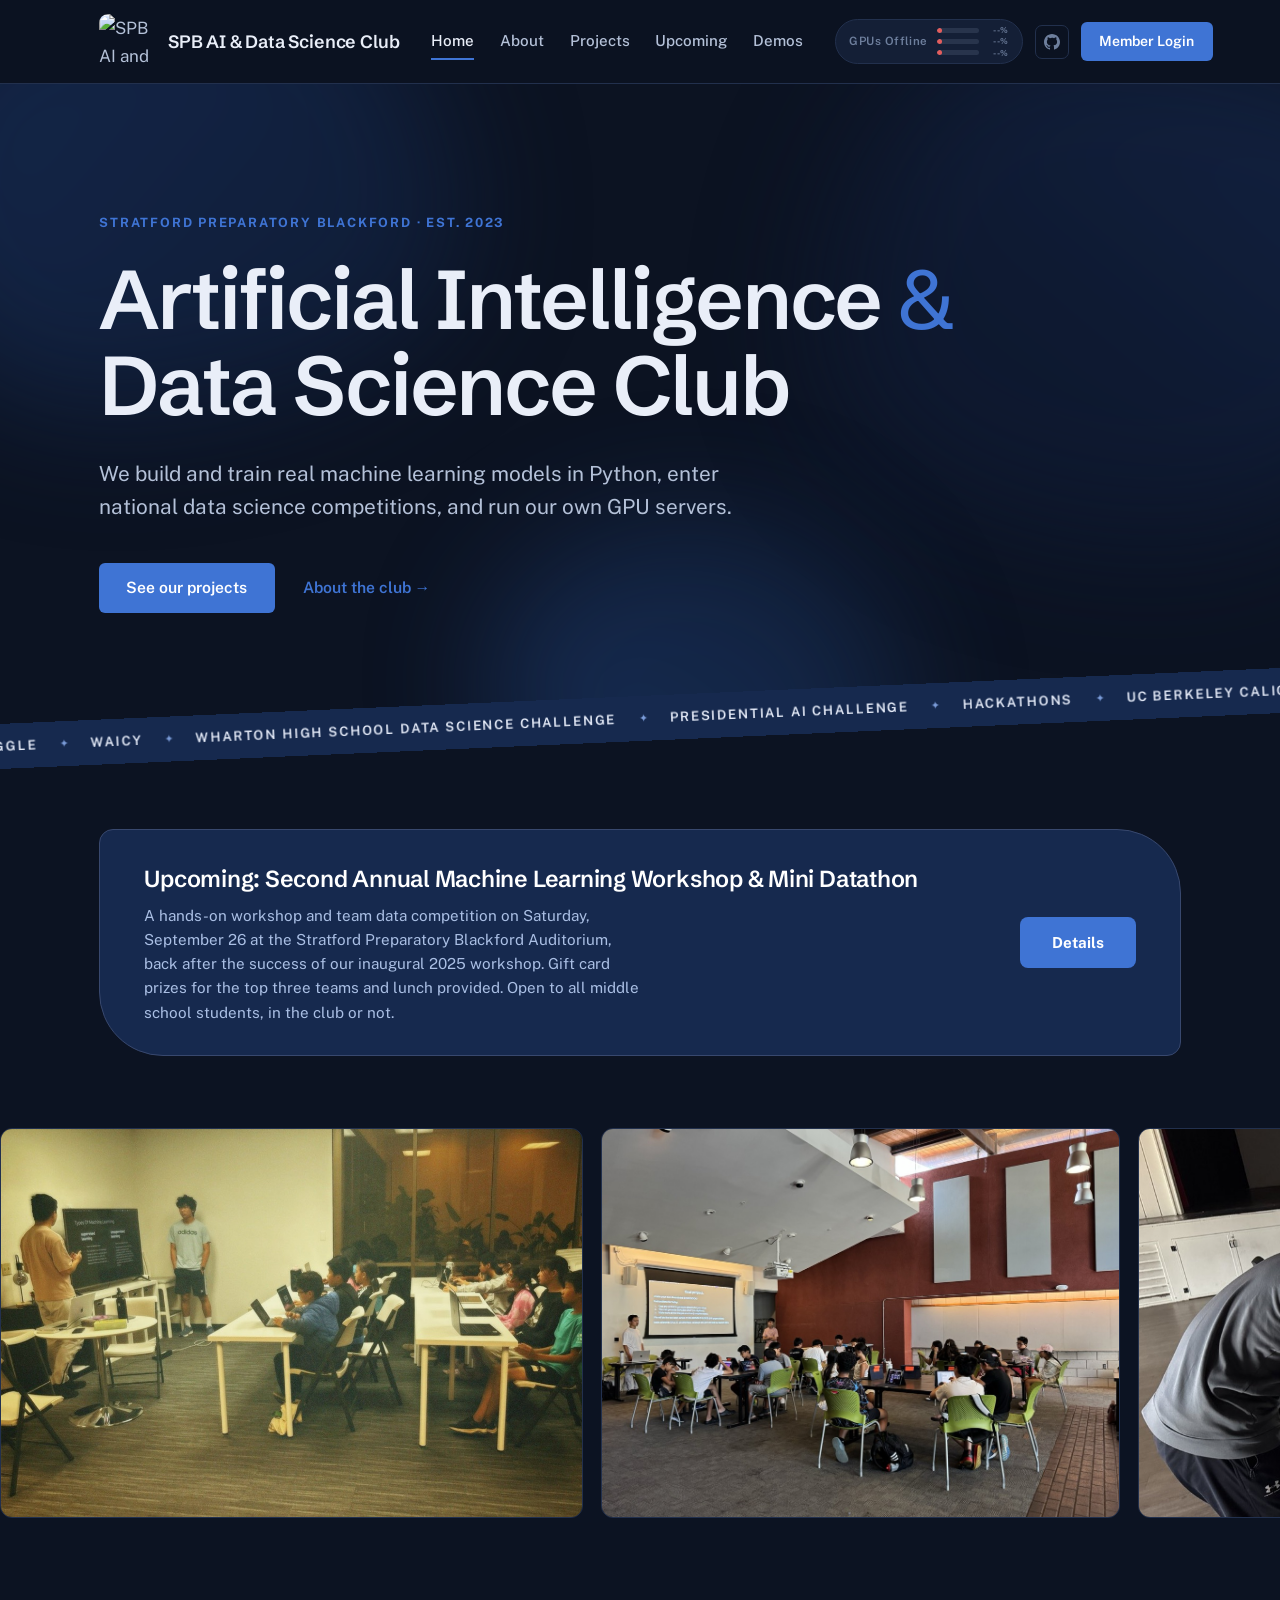
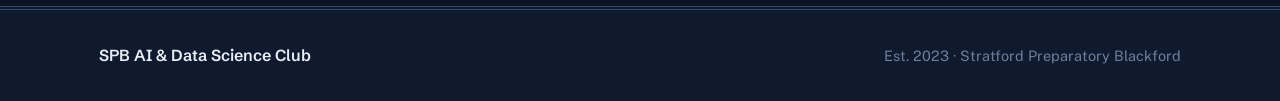
==== index.html @ 5ef2e58a "Fluid responsive width + masthead row-wrap; cache fix is server-side - Replace fixed 1320px containe" ====
<!DOCTYPE html>
<html lang="en">
<head>
  <meta charset="UTF-8" />
  <meta name="viewport" content="width=device-width, initial-scale=1.0" />
  <title>SPB AI &amp; Data Science Club</title>
  <link rel="preconnect" href="https://fonts.googleapis.com" />
  <link rel="preconnect" href="https://fonts.gstatic.com" crossorigin />
  <link href="https://fonts.googleapis.com/css2?family=Schibsted+Grotesk:ital,wght@0,400..900;1,400..900&family=Public+Sans:wght@400;500;600;700&display=swap" rel="stylesheet" />
  <meta name="description" content="Student club at Stratford Preparatory Blackford building machine learning projects in Python, competing nationally, and running its own GPU servers." />
  <meta property="og:type" content="website" />
  <meta property="og:site_name" content="SPB AI &amp; Data Science Club" />
  <meta property="og:title" content="SPB AI & Data Science Club" />
  <meta property="og:description" content="Student club at Stratford Preparatory Blackford building machine learning projects in Python, competing nationally, and running its own GPU servers." />
  <meta property="og:url" content="https://spbdatascience.org/" />
  <meta property="og:image" content="https://spbdatascience.org/logo.png" />
  <meta name="twitter:card" content="summary" />
  <link rel="icon" type="image/png" href="/logo.png" />
  <link rel="stylesheet" href="css/style.css?v=41" />
</head>
<body>

  <header class="masthead">
    <div class="masthead-inner">
      <a href="/" class="brand">
        <img src="/logo.png" alt="SPB AI and Data Science Club" width="44" height="44" />
        <span class="brand-name">SPB AI &amp; Data Science Club</span>
      </a>
      <nav class="nav-links">
        <a href="/" class="active" data-nav="home">Home</a>
        <a href="/about" data-nav="about">About</a>
        <a href="/projects" data-nav="projects">Projects</a>
        <a href="/upcoming" data-nav="upcoming">Upcoming</a>
        <a href="https://demo.spbdatascience.org" data-nav="demos">Demos</a>
      </nav>
      <div class="masthead-right">
        <div class="gpu-status-pill" id="gpuPill"><div class="gd" id="gpuDot"></div><span class="gt" id="gpuTxt">GPUs</span></div>
        <a href="https://github.com/SPB-AI-Data-Science-Club" target="_blank" class="nav-github" title="GitHub">
          <svg width="16" height="16" viewBox="0 0 24 24" fill="currentColor"><path d="M12 0C5.374 0 0 5.373 0 12c0 5.302 3.438 9.8 8.207 11.387.599.111.793-.261.793-.577v-2.234c-3.338.726-4.033-1.416-4.033-1.416-.546-1.387-1.333-1.756-1.333-1.756-1.089-.745.083-.729.083-.729 1.205.084 1.839 1.237 1.839 1.237 1.07 1.834 2.807 1.304 3.492.997.107-.775.418-1.305.762-1.604-2.665-.305-5.467-1.334-5.467-5.931 0-1.311.469-2.381 1.236-3.221-.124-.303-.535-1.524.117-3.176 0 0 1.008-.322 3.301 1.23A11.509 11.509 0 0 1 12 5.803c1.02.005 2.047.138 3.006.404 2.291-1.552 3.297-1.23 3.297-1.23.653 1.653.242 2.874.118 3.176.77.84 1.235 1.911 1.235 3.221 0 4.609-2.807 5.624-5.479 5.921.43.372.823 1.102.823 2.222v3.293c0 .319.192.694.801.576C20.566 21.797 24 17.3 24 12c0-6.627-5.373-12-12-12z"/></svg>
        </a>
        <a href="https://club.spbdatascience.org" class="nav-login">Member Login</a>
      </div>
    </div>
  </header>

  <section class="hero">
    <div class="hero-blobs" aria-hidden="true">
      <div class="blob blob-1"></div>
      <div class="blob blob-2"></div>
      <div class="blob blob-3"></div>
    </div>
    <div class="container">
      <span class="kicker">Stratford Preparatory Blackford &middot; Est. 2023</span>
      <h1 class="hero-title">
        <span class="hero-line">Artificial Intelligence <span class="amp">&amp;</span></span>
        <span class="hero-line hero-line-2">Data Science Club</span>
      </h1>
      <p class="hero-lede">
        We build and train real machine learning models in Python, enter national
        data science competitions, and run our own GPU servers.
      </p>
      <div class="hero-actions">
        <a href="/projects" class="btn-solid">See our projects</a>
        <a href="/about" class="btn-text">About the club &rarr;</a>
      </div>
    </div>
  </section>

  <div class="ticker" aria-hidden="true">
    <div class="ticker-track">
      <div class="ticker-group">
        <span>Kaggle</span><i>&#10022;</i><span>WAICY</span><i>&#10022;</i><span>Wharton High School Data Science Challenge</span><i>&#10022;</i><span>Presidential AI Challenge</span><i>&#10022;</i><span>Hackathons</span><i>&#10022;</i><span>UC Berkeley CALICO Informatics</span><i>&#10022;</i>
      </div>
      <div class="ticker-group">
        <span>Kaggle</span><i>&#10022;</i><span>WAICY</span><i>&#10022;</i><span>Wharton High School Data Science Challenge</span><i>&#10022;</i><span>Presidential AI Challenge</span><i>&#10022;</i><span>Hackathons</span><i>&#10022;</i><span>UC Berkeley CALICO Informatics</span><i>&#10022;</i>
      </div>
    </div>
  </div>

  <section class="section">
    <div class="container">
      <a class="demo-banner" href="/upcoming" style="margin-bottom: clamp(3rem, 6vw, 4.5rem);">
        <div>
          <div class="demo-banner-title">Upcoming: Second Annual Machine Learning Workshop &amp; Mini Datathon</div>
          <div class="demo-banner-sub">A hands-on workshop and team data competition on Saturday, September 26 at the Stratford Preparatory Blackford Auditorium, back after the success of our inaugural 2025 workshop. Gift card prizes for the top three teams and lunch provided. Open to all middle school students, in the club or not.</div>
        </div>
        <span class="demo-banner-btn">Details</span>
      </a>
      <div class="photo-band" id="photoBand">
        <div class="photo-band-track" id="photoTrack"></div>
      </div>
    </div>
  </section>

  <footer class="footer">
    <div class="footer-inner">
      <span class="footer-left">SPB AI &amp; Data Science Club</span>
      <span class="footer-right">Est. 2023 &middot; Stratford Preparatory Blackford</span>
    </div>
  </footer>


<script>
(function(){
  if (window.matchMedia('(prefers-reduced-motion: reduce)').matches) return;
  var targets = document.querySelectorAll('.section, .project-row, .demo-banner, .roster-row, .photo-feature');
  if (!('IntersectionObserver' in window)) return;
  var io = new IntersectionObserver(function(entries){
    entries.forEach(function(e){
      if (e.isIntersecting) { e.target.classList.add('in'); io.unobserve(e.target); }
    });
  }, {threshold: 0.12});
  targets.forEach(function(t){ t.classList.add('reveal'); io.observe(t); });
})();
</script>

<script>
(function(){
  // Photo band: shuffled order on every visit, then a steady drift
  // from left to right. The track is doubled for a seamless loop.
  var track = document.getElementById('photoTrack');
  if (!track) return;
  var photos = [1, 2, 3, 4, 5, 6, 7, 8, 9].map(function(n){ return '/img/gallery-' + n + '.jpg'; });
  for (var i = photos.length - 1; i > 0; i--) {
    var j = Math.floor(Math.random() * (i + 1));
    var tmp = photos[i]; photos[i] = photos[j]; photos[j] = tmp;
  }
  for (var pass = 0; pass < 2; pass++) {
    photos.forEach(function(src){
      var img = document.createElement('img');
      img.src = src;
      img.alt = 'Club session photo';
      // Band sits below the hero, ticker, and banner, so defer loading until
      // it scrolls into view rather than blocking the initial render.
      img.loading = 'lazy';
      img.decoding = 'async';
      track.appendChild(img);
    });
  }
})();
</script>
<script src="/js/gpu-status.js?v=7" defer></script>
</body>
</html>
---- css/style.css ----
/* ─────────────────────────────────────────────────────────────
   SPB AI & Data Science Club — dark editorial blue theme
   Schibsted Grotesk (display) + Public Sans (text) on deep navy
   ───────────────────────────────────────────────────────────── */

*, *::before, *::after { box-sizing: border-box; margin: 0; padding: 0; }

:root {
  color-scheme: dark;

  --paper:       #0c1322;   /* deep navy ground */
  --paper-deep:  #101a2e;   /* raised section panels */
  --card:        #141f36;

  --ink:         #e9eef8;   /* near-white text */
  --ink-soft:    #b4c1d8;
  --ink-faint:   #6e7f9d;

  --blue:        #3f74d4;   /* primary brand */
  --blue-deep:   #16294e;   /* dark panels */
  --blue-bright: #6494e8;   /* hover / links */
  --blue-wash:   #1a2a4a;   /* tinted fills */

  --rule:        #22304d;   /* hairlines */
  --rule-strong: #38486e;

  --ok:          #3ecb78;
  --warn:        #e3ab47;

  --font-display: 'Schibsted Grotesk', 'Helvetica Neue', sans-serif;
  --font-text:    'Public Sans', 'Helvetica Neue', sans-serif;

  /* Shell width: fluid, fills ~92% of the viewport with a soft cap that only
     keeps line lengths comfortable on very large monitors. Not a fixed box. */
  --shell: min(92vw, 90rem);
}

html { scroll-behavior: smooth; }
html, body { overflow-x: clip; }

body {
  font-family: var(--font-text);
  background: var(--paper);
  color: var(--ink-soft);
  font-size: 1.0625rem;
  line-height: 1.65;
  -webkit-font-smoothing: antialiased;
  min-height: 100vh;
  display: flex;
  flex-direction: column;
}

a { color: inherit; text-decoration: none; }

:focus-visible {
  outline: 2px solid var(--blue-bright);
  outline-offset: 3px;
  border-radius: 4px;
}

::selection { background: var(--blue); color: #fff; }

.container {
  max-width: var(--shell);
  margin: 0 auto;
  padding: 0 clamp(1.25rem, 4vw, 3rem);
}

/* ── Masthead ── */
.masthead {
  position: sticky;
  top: 0;
  z-index: 100;
  background: color-mix(in srgb, var(--paper) 92%, transparent);
  backdrop-filter: blur(10px);
  border-bottom: 1px solid var(--rule);
}

.masthead-inner {
  max-width: var(--shell);
  margin: 0 auto;
  padding: .85rem clamp(1.25rem, 4vw, 3rem);
  display: flex;
  align-items: center;
  gap: 2rem;
}

.brand {
  display: flex;
  align-items: center;
  gap: .8rem;
  flex-shrink: 0;
}
.brand img {
  width: 56px;
  height: 56px;
  border-radius: 9px;
  object-fit: contain;
  display: block;
}
.brand-name {
  font-family: var(--font-display);
  font-size: 1.12rem;
  font-weight: 600;
  letter-spacing: -.01em;
  color: var(--ink);
  white-space: nowrap;
}
.brand-name em {
  font-style: normal;
  color: var(--blue);
}

.nav-links {
  display: flex;
  align-items: center;
  gap: 1.6rem;
  margin-left: auto;
}
.nav-links a {
  font-size: .95rem;
  font-weight: 500;
  color: var(--ink-soft);
  padding: .3rem 0;
  border-bottom: 2px solid transparent;
  transition: color .15s, border-color .15s;
}
.nav-links a:hover { color: var(--ink); }
.nav-links a.active {
  color: var(--ink);
  border-bottom-color: var(--blue);
}

.masthead-right {
  display: flex;
  align-items: center;
  gap: .75rem;
  flex-shrink: 0;
}

.nav-github {
  display: flex;
  align-items: center;
  justify-content: center;
  width: 34px;
  height: 34px;
  border-radius: 7px;
  border: 1px solid var(--rule);
  color: var(--ink-faint);
  transition: color .15s, border-color .15s;
}
.nav-github:hover { color: var(--ink); border-color: var(--rule-strong); }

.nav-login {
  background: var(--blue);
  color: #fff;
  font-size: .88rem;
  font-weight: 600;
  padding: .5rem 1.15rem;
  border-radius: 6px;
  white-space: nowrap;
  transition: background .15s;
}
.nav-login:hover { background: var(--blue-bright); }

/* ── GPU status pill ── */
.gpu-status-pill {
  display: inline-flex;
  align-items: center;
  justify-content: center;
  flex-shrink: 0;
  gap: .45rem;
  padding: .3rem .75rem;
  border-radius: 999px;
  border: 1px solid var(--rule);
  background: var(--card);
  font-size: .72rem;
  font-weight: 600;
  letter-spacing: .04em;
  cursor: default;
  white-space: nowrap;
}
.gpu-status-pill .gd {
  width: 7px; height: 7px;
  border-radius: 50%;
  flex-shrink: 0;
  background: var(--rule-strong);
}
.gpu-status-pill .gd.ready { background: var(--ok); animation: gpuGlow 2s ease-in-out infinite; }
.gpu-status-pill .gd.busy  { background: var(--warn); animation: gpuGlow 1s ease-in-out infinite; }
.gpu-status-pill .gt { color: var(--ink-faint); }
.gpu-status-pill .gt.ready { color: var(--ok); }
.gpu-status-pill .gt.busy  { color: var(--warn); }
@keyframes gpuGlow { 0%, 100% { opacity: 1; } 50% { opacity: .35; } }

/* ── Type helpers ── */
.kicker {
  display: block;
  font-size: .8rem;
  font-weight: 700;
  letter-spacing: .14em;
  text-transform: uppercase;
  color: var(--blue);
}

.section-title {
  font-family: var(--font-display);
  font-size: clamp(2.2rem, 4.5vw, 3.2rem);
  font-weight: 600;
  letter-spacing: -.02em;
  line-height: 1.1;
  color: var(--ink);
}

/* ── Hero ── */
.hero {
  position: relative;
  overflow: hidden;
  padding: clamp(4.5rem, 10vw, 8rem) 0 clamp(4rem, 8vw, 6.5rem);
}
.hero .container { position: relative; z-index: 1; }

.hero-blobs {
  position: absolute;
  top: 0;
  bottom: 0;
  left: 50%;
  width: min(100vw, 1680px);
  transform: translateX(-50%);
  pointer-events: none;
}
.blob {
  position: absolute;
  filter: blur(64px);
  will-change: transform, border-radius;
}
.blob-1 {
  width: 580px; height: 470px;
  top: -140px; left: -120px;
  opacity: .55;
  background: linear-gradient(130deg, #1e3c72, #152a51 70%);
  border-radius: 58% 42% 64% 36% / 46% 62% 38% 54%;
  animation: blobMorph 14s ease-in-out infinite alternate,
             blobDrift1 23s ease-in-out infinite alternate;
}
.blob-2 {
  width: 640px; height: 520px;
  top: -60px; right: -180px;
  opacity: .6;
  background: linear-gradient(220deg, #1a3260, #101d39 65%);
  border-radius: 38% 62% 46% 54% / 60% 38% 62% 40%;
  animation: blobMorph 18s ease-in-out infinite alternate-reverse,
             blobDrift2 29s ease-in-out infinite alternate;
}
.blob-3 {
  width: 420px; height: 360px;
  bottom: -160px; left: 38%;
  opacity: .45;
  background: linear-gradient(40deg, #2a55a0, #1b3868 75%);
  border-radius: 52% 48% 38% 62% / 44% 56% 44% 56%;
  animation: blobMorph 16s ease-in-out infinite alternate,
             blobDrift3 26s ease-in-out infinite alternate-reverse;
}

@keyframes blobMorph {
  0%   { border-radius: 58% 42% 64% 36% / 46% 62% 38% 54%; }
  35%  { border-radius: 42% 58% 48% 52% / 58% 40% 60% 42%; }
  70%  { border-radius: 64% 36% 40% 60% / 38% 58% 42% 62%; }
  100% { border-radius: 46% 54% 60% 40% / 56% 44% 58% 42%; }
}
@keyframes blobDrift1 {
  from { transform: translate(0, 0) rotate(0deg) scale(1); }
  to   { transform: translate(70px, 40px) rotate(9deg) scale(1.08); }
}
@keyframes blobDrift2 {
  from { transform: translate(0, 0) rotate(0deg) scale(1); }
  to   { transform: translate(-80px, 50px) rotate(-7deg) scale(1.12); }
}
@keyframes blobDrift3 {
  from { transform: translate(0, 0) rotate(0deg) scale(1.05); }
  to   { transform: translate(60px, -45px) rotate(6deg) scale(.95); }
}

@media (prefers-reduced-motion: reduce) {
  .blob { animation: none; }
}

@media (max-width: 720px) {
  .blob { filter: blur(48px); }
  .blob-1 { width: 380px; height: 320px; top: -100px; left: -110px; }
  .blob-2 { width: 420px; height: 360px; right: -160px; }
  .blob-3 { width: 300px; height: 260px; bottom: -120px; }
}

.hero .kicker { margin-bottom: 1.4rem; }

.hero-title {
  font-family: var(--font-display);
  font-size: clamp(2.6rem, 6.5vw, 5.4rem);
  font-weight: 600;
  line-height: 1.04;
  letter-spacing: -.025em;
  color: var(--ink);
  margin-bottom: 1.75rem;
}
.hero-title .amp {
  font-style: normal;
  font-weight: 400;
  color: var(--blue);
}
.hero-line { display: block; }

.hero-lede {
  font-size: clamp(1.1rem, 2vw, 1.3rem);
  line-height: 1.6;
  color: var(--ink-soft);
  max-width: 54ch;
  margin-bottom: 2.5rem;
}

.hero-actions {
  display: flex;
  align-items: center;
  gap: 1.75rem;
  flex-wrap: wrap;
}

/* ── Buttons ── */
.btn-solid {
  display: inline-block;
  background: var(--blue);
  color: #fff;
  font-weight: 600;
  font-size: .98rem;
  padding: .75rem 1.7rem;
  border-radius: 6px;
  transition: background .15s;
}
.btn-solid:hover { background: var(--blue-bright); }
.btn-solid.sm { padding: .55rem 1.3rem; font-size: .9rem; }

.btn-text {
  font-weight: 600;
  font-size: .98rem;
  color: var(--blue);
  border-bottom: 1px solid transparent;
  transition: border-color .15s;
}
.btn-text:hover { border-bottom-color: var(--blue); }

/* ── Ticker band ── */
.ticker {
  position: relative;
  z-index: 2;
  width: 108vw;
  margin: -1.2rem -4vw 0;
  transform: rotate(-2.5deg);
  background: var(--blue-deep);
  color: #e8eefb;
  overflow: hidden;
}
.ticker-track {
  display: flex;
  width: max-content;
  animation: tickerScroll 180s linear infinite;
}
.ticker-group {
  display: flex;
  align-items: center;
  padding: .72rem 0;
}
.ticker-group span {
  font-size: .82rem;
  font-weight: 600;
  letter-spacing: .14em;
  text-transform: uppercase;
  white-space: nowrap;
  margin: 0 1.4rem;
}
.ticker-group i {
  font-style: normal;
  font-size: .7rem;
  color: #7a9bd8;
}
@keyframes tickerScroll {
  to { transform: translateX(-50%); }
}
@media (prefers-reduced-motion: reduce) {
  .ticker-track { animation: none; }
}

/* ── Page sections ── */
.section {
  padding: clamp(3.5rem, 7vw, 5.5rem) 0;
}
.section + .section { border-top: 1px solid var(--rule); }

.section-head { margin-bottom: 2rem; }
.section-head .section-title { margin-top: .6rem; }

/* ── Inner pages ── */
.page-wrap { flex: 1; }

.page-header {
  padding: clamp(3.5rem, 7vw, 5.5rem) 0 0;
  margin-bottom: clamp(2.5rem, 5vw, 4rem);
}
.page-header .section-title { margin-top: .6rem; }
.page-header.compact { margin-bottom: 1.75rem; }

.page-intro {
  font-size: 1.15rem;
  line-height: 1.7;
  color: var(--ink-soft);
  max-width: 60ch;
  margin-top: 1.25rem;
}

/* ── Upcoming event hero: text left, poster tacked on the right ── */
.event-hero {
  padding: clamp(3.5rem, 7vw, 5.5rem) 0 0;
  margin-bottom: clamp(2.5rem, 5vw, 4rem);
  display: grid;
  grid-template-columns: minmax(0, 1fr) clamp(340px, 36vw, 480px);
  gap: clamp(2rem, 5vw, 4.5rem);
  align-items: start;
}
.event-hero-text .section-title { margin-top: .6rem; }
.event-hero .page-intro { margin-top: 1.5rem; }
.event-hosts {
  margin-top: 1rem;
  font-size: .92rem;
  font-weight: 600;
  color: var(--ink-faint);
  letter-spacing: .01em;
}

.poster-pin {
  position: relative;
  margin: 1rem 0 0;
  transform: rotate(1.4deg);
  transition: transform .25s ease;
}
.poster-pin:hover { transform: rotate(0deg) translateY(-2px); }
.poster-pin img {
  display: block;
  width: 100%;
  height: auto;
  border-radius: 4px;
  border: 1px solid var(--rule);
  box-shadow: 0 16px 38px rgba(20, 31, 54, .22), 0 3px 8px rgba(20, 31, 54, .12);
}
/* Subtle pushpin holding the poster to the page */
.poster-pin::before {
  content: "";
  position: absolute;
  top: -9px; left: 50%;
  width: 16px; height: 16px;
  margin-left: -8px;
  border-radius: 50%;
  background:
    radial-gradient(circle at 35% 32%, #6ea0ff 0%, #3f74d4 45%, #29508f 100%);
  box-shadow: 0 3px 5px rgba(20, 31, 54, .4);
  z-index: 2;
}
.poster-pin::after {
  content: "";
  position: absolute;
  top: 3px; left: 50%;
  width: 2px; height: 9px;
  margin-left: -1px;
  background: rgba(20, 31, 54, .35);
  z-index: 1;
}

@media (max-width: 820px) {
  .event-hero {
    grid-template-columns: 1fr;
    gap: 2rem;
  }
  .poster-pin {
    max-width: 400px;
    margin: .5rem auto 0;
    transform: rotate(0deg);
  }
}

/* ── Map embed (Upcoming: Getting There) ── */
.map-frame {
  margin-top: 1.25rem;
  position: relative;
  width: 100%;
  aspect-ratio: 16 / 9;
  border: 1px solid var(--rule);
  border-radius: 12px;
  overflow: hidden;
  box-shadow: 0 10px 30px rgba(20, 31, 54, .12);
}
.map-frame iframe {
  position: absolute;
  inset: 0;
  width: 100%;
  height: 100%;
  border: 0;
  display: block;
}
.map-note {
  margin-top: 1rem;
  font-size: .95rem;
  color: var(--ink-soft);
}
.map-note .event-link { font-weight: 600; }
@media (max-width: 640px) {
  .map-frame { aspect-ratio: 4 / 3; }
}

/* ── Placeholders (photo / gallery) ── */
.photo-placeholder {
  border: 1px solid var(--rule);
  border-radius: 10px;
  background: var(--paper-deep);
  height: 440px;
  display: flex;
  align-items: center;
  justify-content: center;
}
.placeholder-text {
  font-size: .8rem;
  font-weight: 600;
  letter-spacing: .12em;
  text-transform: uppercase;
  color: var(--ink-faint);
}

/* Feature photo: full width of the page column */
.photo-feature {
  position: relative;
  width: 100%;
}

/* Photo band: one straight strip drifting left to right */
.photo-band {
  overflow: hidden;
  width: 100vw;
  margin-left: calc(50% - 50vw);
}
.photo-band-track {
  display: flex;
  gap: 1.1rem;
  width: max-content;
  animation: bandDrift 80s linear infinite;
}
.photo-band:hover .photo-band-track { animation-play-state: paused; }
.photo-band-track img {
  height: 390px;
  width: auto;
  border-radius: 12px;
  border: 1px solid var(--rule);
  display: block;
  flex-shrink: 0;
}
@keyframes bandDrift {
  from { transform: translateX(-50%); }
  to   { transform: translateX(0); }
}
@media (prefers-reduced-motion: reduce) {
  .photo-band { overflow-x: auto; }
  .photo-band-track { animation: none; }
}
@media (max-width: 720px) {
  .photo-band-track img { height: 255px; }
}


/* ── Demo banner (projects) ── */
.demo-banner {
  display: flex;
  align-items: center;
  justify-content: space-between;
  gap: 2rem;
  background: var(--blue-deep);
  border-radius: 14px 64px 14px 64px;
  transform: rotate(-.5deg);
  padding: 1.9rem 2.75rem;
  margin-bottom: clamp(2.5rem, 5vw, 4rem);
  transition: background .15s;
}
.demo-banner:hover { background: #1d345e; }
.demo-banner-title {
  font-family: var(--font-display);
  font-size: 1.45rem;
  font-weight: 600;
  letter-spacing: -.01em;
  color: #fff;
  margin-bottom: .3rem;
}
.demo-banner-sub {
  font-size: .95rem;
  line-height: 1.6;
  color: #aabfe4;
  max-width: 56ch;
}
.demo-banner { border: 1px solid var(--rule-strong); }
.demo-banner-btn {
  flex-shrink: 0;
  padding: .8rem 2rem;
  background: var(--blue);
  color: #fff;
  border-radius: 8px;
  font-size: .95rem;
  font-weight: 700;
  transition: background .15s;
}
.demo-banner:hover .demo-banner-btn { background: var(--blue-bright); }

/* ── Upcoming event page ── */
.event-grid {
  display: grid;
  grid-template-columns: repeat(auto-fit, minmax(220px, 1fr));
  gap: 1rem;
  margin-bottom: clamp(2.5rem, 5vw, 4rem);
}
.event-card {
  display: flex;
  flex-direction: column;
  gap: .45rem;
  padding: 1.5rem 1.6rem;
  background: var(--card);
  border: 1px solid var(--rule);
  border-radius: 12px;
}
.event-card-label {
  font-size: .74rem;
  font-weight: 700;
  letter-spacing: .12em;
  text-transform: uppercase;
  color: var(--blue-bright);
}
.event-card-value {
  font-family: var(--font-display);
  font-size: 1.18rem;
  font-weight: 600;
  line-height: 1.35;
  color: var(--ink);
}
.event-card-note {
  font-size: .88rem;
  line-height: 1.55;
  color: var(--ink-faint);
}

.event-section { margin-bottom: clamp(2.5rem, 5vw, 4rem); }

.prize-row {
  display: grid;
  grid-template-columns: repeat(3, 1fr);
  gap: 1rem;
  margin-top: 1.25rem;
}
.prize-card {
  display: flex;
  flex-direction: column;
  align-items: center;
  gap: .35rem;
  padding: 1.75rem 1rem;
  border-radius: 12px;
  border: 1px solid var(--rule-strong);
  background: var(--blue-deep);
}
.prize-card.prize-1 { background: var(--blue); border-color: var(--blue-bright); }
.prize-place {
  font-size: .78rem;
  font-weight: 700;
  letter-spacing: .12em;
  text-transform: uppercase;
  color: #aabfe4;
}
.prize-card.prize-1 .prize-place { color: #dbe6fb; }
.prize-amount {
  font-family: var(--font-display);
  font-size: clamp(1.9rem, 4vw, 2.6rem);
  font-weight: 700;
  letter-spacing: -.02em;
  color: #fff;
}
.prize-note {
  margin-top: 1rem;
  font-size: .95rem;
  color: var(--ink-soft);
}

.event-steps {
  display: flex;
  flex-direction: column;
  border-top: 1px solid var(--rule);
  margin-top: 1.25rem;
}
.event-step {
  display: flex;
  gap: 1.6rem;
  padding: 1.75rem 0;
  border-bottom: 1px solid var(--rule);
}
.event-step-no {
  flex-shrink: 0;
  font-family: var(--font-display);
  font-weight: 700;
  font-size: 2.2rem;
  line-height: 1;
  color: transparent;
  -webkit-text-stroke: 1.5px #3c5179;
}
.event-step-title {
  font-family: var(--font-display);
  font-size: 1.15rem;
  font-weight: 600;
  color: var(--ink);
  margin-bottom: .35rem;
}
.event-step-desc {
  font-size: .98rem;
  line-height: 1.7;
  color: var(--ink-soft);
  max-width: 70ch;
}

.event-facts {
  list-style: none;
  margin-top: 1.25rem;
}
.event-facts li {
  position: relative;
  padding: .55rem 0 .55rem 1.5rem;
  font-size: 1rem;
  line-height: 1.7;
  color: var(--ink-soft);
}
.event-facts li::before {
  content: "";
  position: absolute;
  left: 0;
  top: 1.15rem;
  width: .55rem;
  height: .55rem;
  border-radius: 2px;
  background: var(--blue);
}
.event-link {
  color: var(--blue-bright);
  border-bottom: 1px solid transparent;
  transition: border-color .15s;
}
.event-link:hover { border-bottom-color: var(--blue-bright); }

@media (max-width: 720px) {
  .prize-row { grid-template-columns: 1fr; }
  .event-step { gap: 1rem; }
}

/* ── Project catalog ── */
.project-list { border-top: 1px solid var(--rule); }

.project-row {
  display: grid;
  grid-template-columns: 6rem 1fr auto;
  gap: 2rem;
  padding: 2.6rem 0;
  border-bottom: 1px solid var(--rule);
}

.project-no {
  font-family: var(--font-display);
  font-style: normal;
  font-weight: 700;
  font-size: 3rem;
  line-height: 1;
  color: transparent;
  -webkit-text-stroke: 1.5px #3c5179;
}

.project-meta {
  font-size: .78rem;
  font-weight: 700;
  letter-spacing: .12em;
  text-transform: uppercase;
  color: var(--blue);
  margin-bottom: .55rem;
}
.project-meta .pcat { color: var(--ink-faint); }
.project-meta .psep { color: var(--rule-strong); margin: 0 .4rem; }

.project-title {
  font-family: var(--font-display);
  font-size: 1.65rem;
  font-weight: 600;
  letter-spacing: -.015em;
  color: var(--ink);
  margin-bottom: .65rem;
  transition: color .15s;
}
.project-row:hover .project-title { color: var(--blue); }

.project-desc {
  font-size: 1rem;
  line-height: 1.7;
  color: var(--ink-soft);
  max-width: 62ch;
  margin-bottom: .9rem;
}

.project-stack {
  font-size: .88rem;
  color: var(--ink-faint);
  letter-spacing: .01em;
}

.project-links {
  display: flex;
  flex-direction: column;
  align-items: flex-end;
  justify-content: center;
  gap: .9rem;
}

/* ── About: description ── */
.about-desc {
  margin-bottom: clamp(3rem, 6vw, 4.5rem);
}
.about-desc p {
  font-size: 1.18rem;
  line-height: 1.85;
  color: var(--ink-soft);
}
.about-desc p + p { margin-top: 1.1rem; }

/* ── About: leadership roster ── */
.roster { margin-top: 1.5rem; }

.roster-group {
  font-size: .78rem;
  font-weight: 700;
  letter-spacing: .14em;
  text-transform: uppercase;
  color: var(--ink-faint);
  padding: 2.4rem 0 .8rem;
  border-bottom: 1px solid var(--rule-strong);
}
.roster-group:first-child { padding-top: 0; }

.roster-row {
  display: grid;
  grid-template-columns: 300px 1fr auto;
  align-items: center;
  gap: 1.5rem;
  padding: 1.15rem 0;
  border-bottom: 1px solid var(--rule);
}

.roster-role {
  font-size: .8rem;
  font-weight: 700;
  letter-spacing: .1em;
  text-transform: uppercase;
  color: var(--blue);
}
.roster-person {
  display: flex;
  flex-direction: column;
  gap: .2rem;
  min-width: 0;
}
.roster-name {
  font-family: var(--font-display);
  font-size: 1.4rem;
  font-weight: 500;
  letter-spacing: -.01em;
  color: var(--ink);
}
.roster-email {
  font-size: .85rem;
  color: var(--ink-soft);
  letter-spacing: .01em;
  word-break: break-word;
  transition: color .15s;
}
.roster-email:hover { color: var(--blue); text-decoration: underline; }

.contact-block { margin-top: 3rem; }
.contact-block .kicker { margin-bottom: .9rem; }
.contact-line {
  font-size: 1.05rem;
  line-height: 1.7;
  color: var(--ink-soft);
  max-width: 60ch;
}
.contact-line a { color: var(--blue); font-weight: 500; }
.contact-line a:hover { text-decoration: underline; }
.roster-name--empty {
  font-family: var(--font-text);
  font-size: 1rem;
  font-style: normal;
  font-weight: 400;
  color: var(--ink-faint);
}
.roster-grade {
  font-size: .9rem;
  color: var(--ink-faint);
}

/* ── Footer ── */
.footer {
  border-top: 4px double var(--rule-strong);
  margin-top: auto;
  background: var(--paper-deep);
}
.footer-inner {
  max-width: var(--shell);
  margin: 0 auto;
  padding: 2rem clamp(1.25rem, 4vw, 3rem);
  display: flex;
  align-items: center;
  justify-content: space-between;
  flex-wrap: wrap;
  gap: 1rem;
}
.footer-left {
  font-family: var(--font-display);
  font-size: 1rem;
  font-weight: 600;
  color: var(--ink);
}
.footer-right {
  font-size: .9rem;
  color: var(--ink-faint);
}

/* ── Responsive ── */

/* The inline nav, full GPU pill, github, and login together need about 1240px
   on a single row. Below that, drop the nav to its own row so the masthead can
   never overflow the viewport (it was clipping the login button on tablets). */
@media (max-width: 1240px) {
  .masthead-inner { flex-wrap: wrap; row-gap: .6rem; }
  .masthead-right { margin-left: auto; }
  .nav-links { order: 5; width: 100%; margin-left: 0; }
}

@media (max-width: 900px) {
  .masthead-inner { gap: 1.25rem; }
  .brand-name { display: none; }
  .nav-links { gap: 1.1rem; }
  .roster-row { grid-template-columns: 220px 1fr auto; }
}

@media (max-width: 720px) {
  .masthead-inner {
    flex-wrap: wrap;
    row-gap: .6rem;
    padding-top: .7rem;
    padding-bottom: .7rem;
  }
  .brand img { width: 46px; height: 46px; }
  .masthead-right { margin-left: auto; }
  .nav-github { display: none; }
  .nav-links {
    order: 5;
    width: 100%;
    margin-left: 0;
    gap: 1.5rem;
  }

  .ticker { margin-top: -1rem; }

  .project-row {
    grid-template-columns: 1fr;
    gap: .35rem;
    padding: 2rem 0;
  }
  .project-no { font-size: 1.7rem; -webkit-text-stroke: 1px var(--rule-strong); margin-bottom: .3rem; }
  .project-links {
    flex-direction: row;
    align-items: center;
    justify-content: flex-start;
    gap: 1.5rem;
    margin-top: 1.1rem;
  }


  .roster-row {
    grid-template-columns: 1fr;
    gap: .15rem;
    padding: 1rem 0;
  }

  .photo-placeholder { height: 260px; }


  .demo-banner { flex-direction: column; align-items: flex-start; padding: 1.6rem 1.75rem; border-radius: 12px 36px 12px 36px; }
}

@media (max-width: 460px) {
  .nav-links { gap: .85rem; }
  .nav-links a { font-size: .88rem; }
  .nav-login { padding: .45rem .9rem; font-size: .82rem; }
  .gallery-grid { grid-template-columns: 1fr; }
  .photo-placeholder { height: 200px; }
}

/* ── GPU pill on small screens ──
   The enhanced pill (three per-machine usage bars, injected by gpu-status.js)
   is too wide for a phone masthead and was overflowing the bar, crowding the
   logo, and wrapping awkwardly. Keep the masthead top row stable and shrink the
   pill to a compact bars-only widget. The injected styles use !important, so
   these overrides are scoped to .masthead and also use !important to win. */
@media (max-width: 720px) {
  .masthead-inner { flex-wrap: wrap; }
  /* Row 1: logo on the left, status + login on the right, never overflowing */
  .brand { margin-right: auto; }
  .masthead-right {
    flex-wrap: nowrap;
    gap: .5rem;
    min-width: 0;
  }
  .masthead-right .gpu-status-pill,
  .masthead-right #gpuPill { flex-shrink: 0; }
  /* Compact pill: drop the wordy label and the percent readouts, keep the
     color-coded bars; full detail stays one tap away in the popup. */
  .masthead .gpu-status-pill .gt { display: none !important; }
  .masthead .gpu-bar-pct { display: none !important; }
  .masthead .gpu-bar-track { width: 26px !important; }
  .masthead #gpuPill,
  .masthead .gpu-status-pill {
    gap: .45rem !important;
    padding: .35rem .55rem !important;
  }
}
@media (max-width: 380px) {
  .masthead .gpu-bar-track { width: 20px !important; }
  .masthead .nav-login { padding: .42rem .8rem; }
}


/* Compact photo strip shown until real photos exist */
.photo-strip {
  border: 1px dashed var(--rule-strong);
  border-radius: 12px;
  background: var(--paper-deep);
  height: 170px;
  display: flex;
  align-items: center;
  justify-content: center;
}

/* Scroll reveal: a quiet rise, nothing theatrical */
.reveal {
  opacity: 0;
  transform: translateY(14px);
  transition: opacity .55s ease, transform .55s ease;
}
.reveal.in {
  opacity: 1;
  transform: none;
}
@media (prefers-reduced-motion: reduce) {
  .reveal { opacity: 1; transform: none; transition: none; }
}


/* Real photos */
.photo-feature .photo-img {
  width: 100%;
  height: 440px;
  object-fit: cover;
  border-radius: 10px;
  border: 1px solid var(--rule);
  display: block;
}
@media (max-width: 720px) {
  .photo-feature .photo-img { height: 260px; }
}

/* Ticker separators are decorative glyphs, never italic */
.ticker i { font-style: normal; }
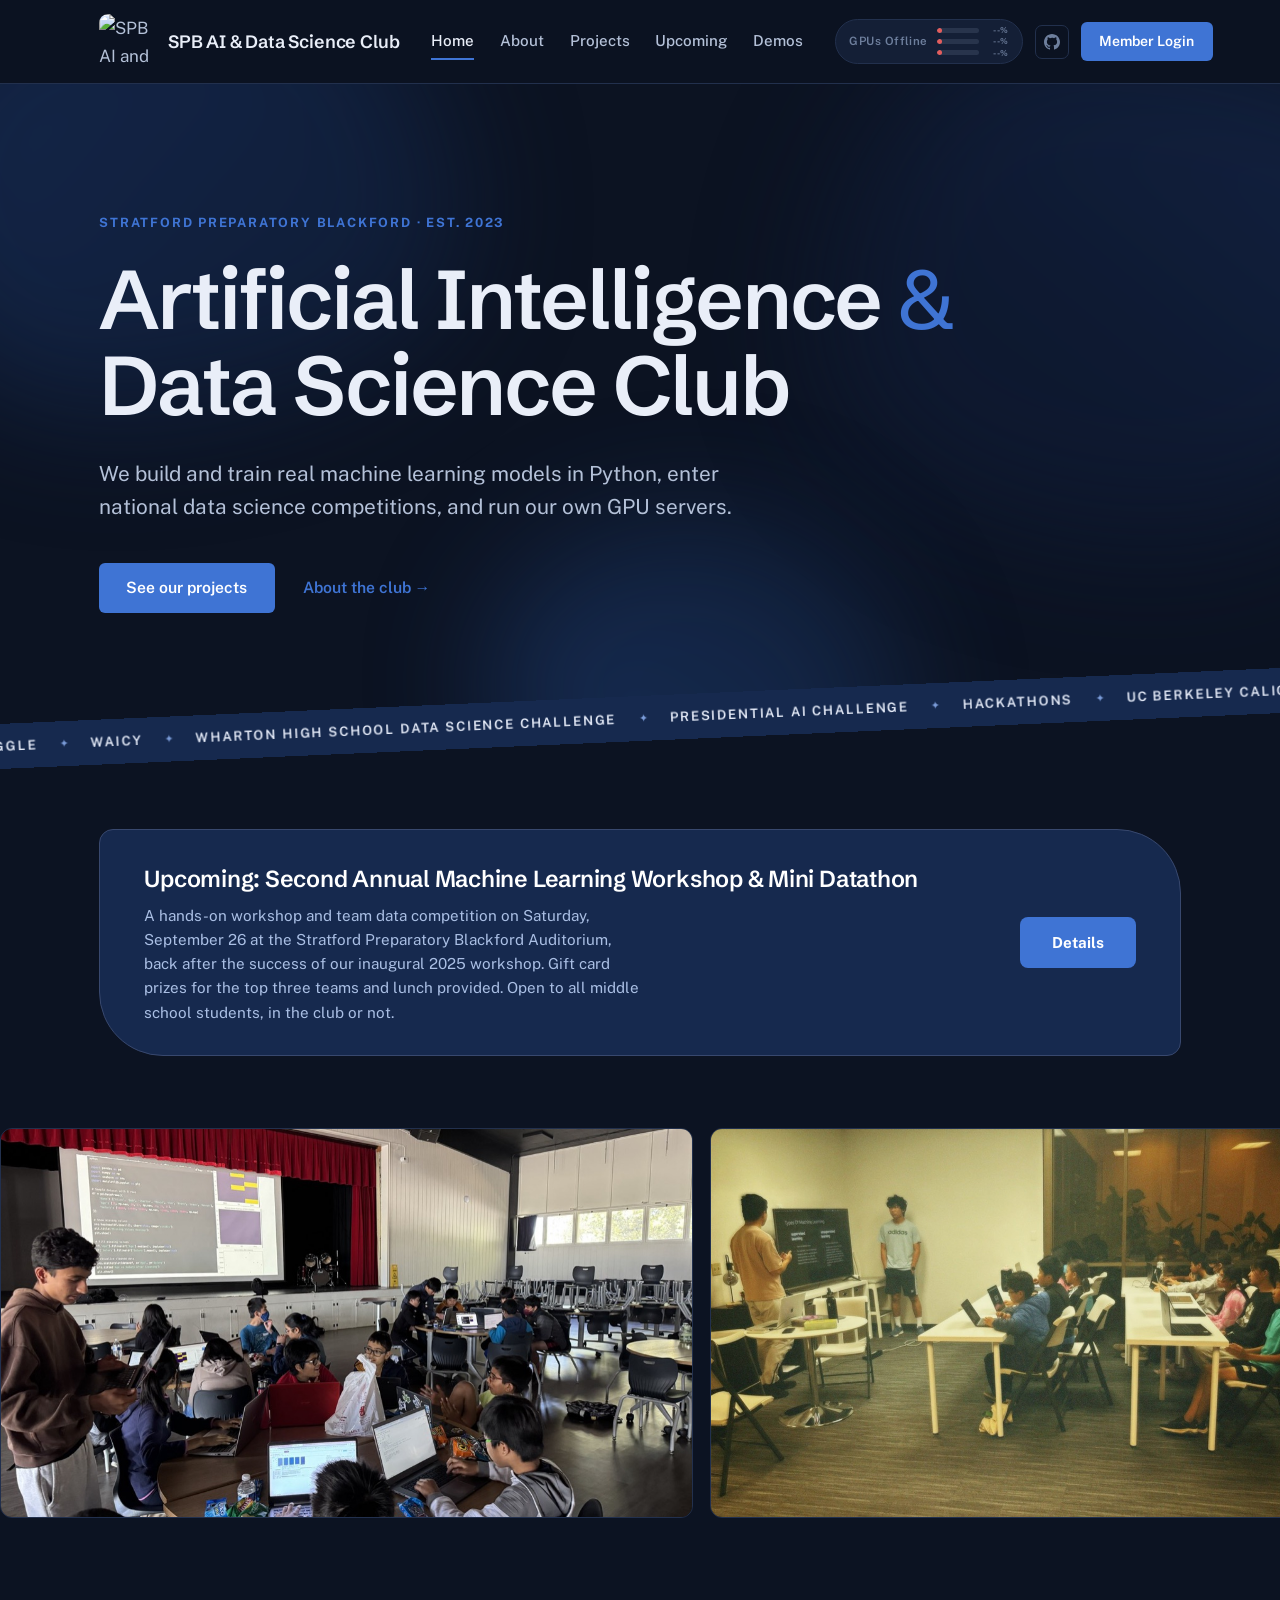
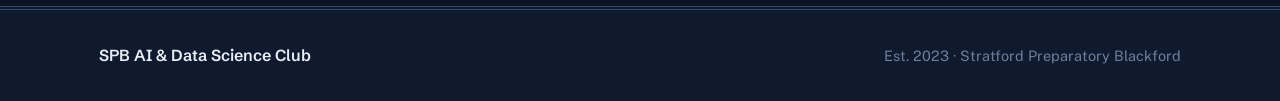
==== commit ec5956c4: "Restore GPU status text on mobile pill (dot + GPUs Online/Busy/Offline) Mobile no longer hides the l" ====
--- a/index.html
+++ b/index.html
@@ -16,7 +16,7 @@
   <meta property="og:image" content="https://spbdatascience.org/logo.png" />
   <meta name="twitter:card" content="summary" />
   <link rel="icon" type="image/png" href="/logo.png" />
-  <link rel="stylesheet" href="css/style.css?v=41" />
+  <link rel="stylesheet" href="css/style.css?v=42" />
 </head>
 <body>
 
--- a/css/style.css
+++ b/css/style.css
@@ -1008,10 +1008,12 @@
 
 /* ── GPU pill on small screens ──
    The enhanced pill (three per-machine usage bars, injected by gpu-status.js)
-   is too wide for a phone masthead and was overflowing the bar, crowding the
-   logo, and wrapping awkwardly. Keep the masthead top row stable and shrink the
-   pill to a compact bars-only widget. The injected styles use !important, so
-   these overrides are scoped to .masthead and also use !important to win. */
+   is too wide for a phone masthead and was crowding the logo and wrapping
+   awkwardly. On phones, fall back to the simple status pill: the colored dot
+   plus the "GPUs Online / Busy / Offline" label. The per-machine bars stay
+   available one tap away in the popup. The bars and the legacy dot are managed
+   by gpu-status.js inline, so re-showing the dot and hiding the bars needs
+   !important, scoped to .masthead. */
 @media (max-width: 720px) {
   .masthead-inner { flex-wrap: wrap; }
   /* Row 1: logo on the left, status + login on the right, never overflowing */
@@ -1023,19 +1025,16 @@
   }
   .masthead-right .gpu-status-pill,
   .masthead-right #gpuPill { flex-shrink: 0; }
-  /* Compact pill: drop the wordy label and the percent readouts, keep the
-     color-coded bars; full detail stays one tap away in the popup. */
-  .masthead .gpu-status-pill .gt { display: none !important; }
-  .masthead .gpu-bar-pct { display: none !important; }
-  .masthead .gpu-bar-track { width: 26px !important; }
+  .masthead .gpu-bars { display: none !important; }
+  .masthead .gpu-status-pill .gd { display: inline-block !important; }
+  .masthead .gpu-status-pill .gt { display: inline !important; }
   .masthead #gpuPill,
   .masthead .gpu-status-pill {
-    gap: .45rem !important;
-    padding: .35rem .55rem !important;
+    gap: .4rem !important;
+    padding: .3rem .7rem !important;
   }
 }
 @media (max-width: 380px) {
-  .masthead .gpu-bar-track { width: 20px !important; }
   .masthead .nav-login { padding: .42rem .8rem; }
 }
 
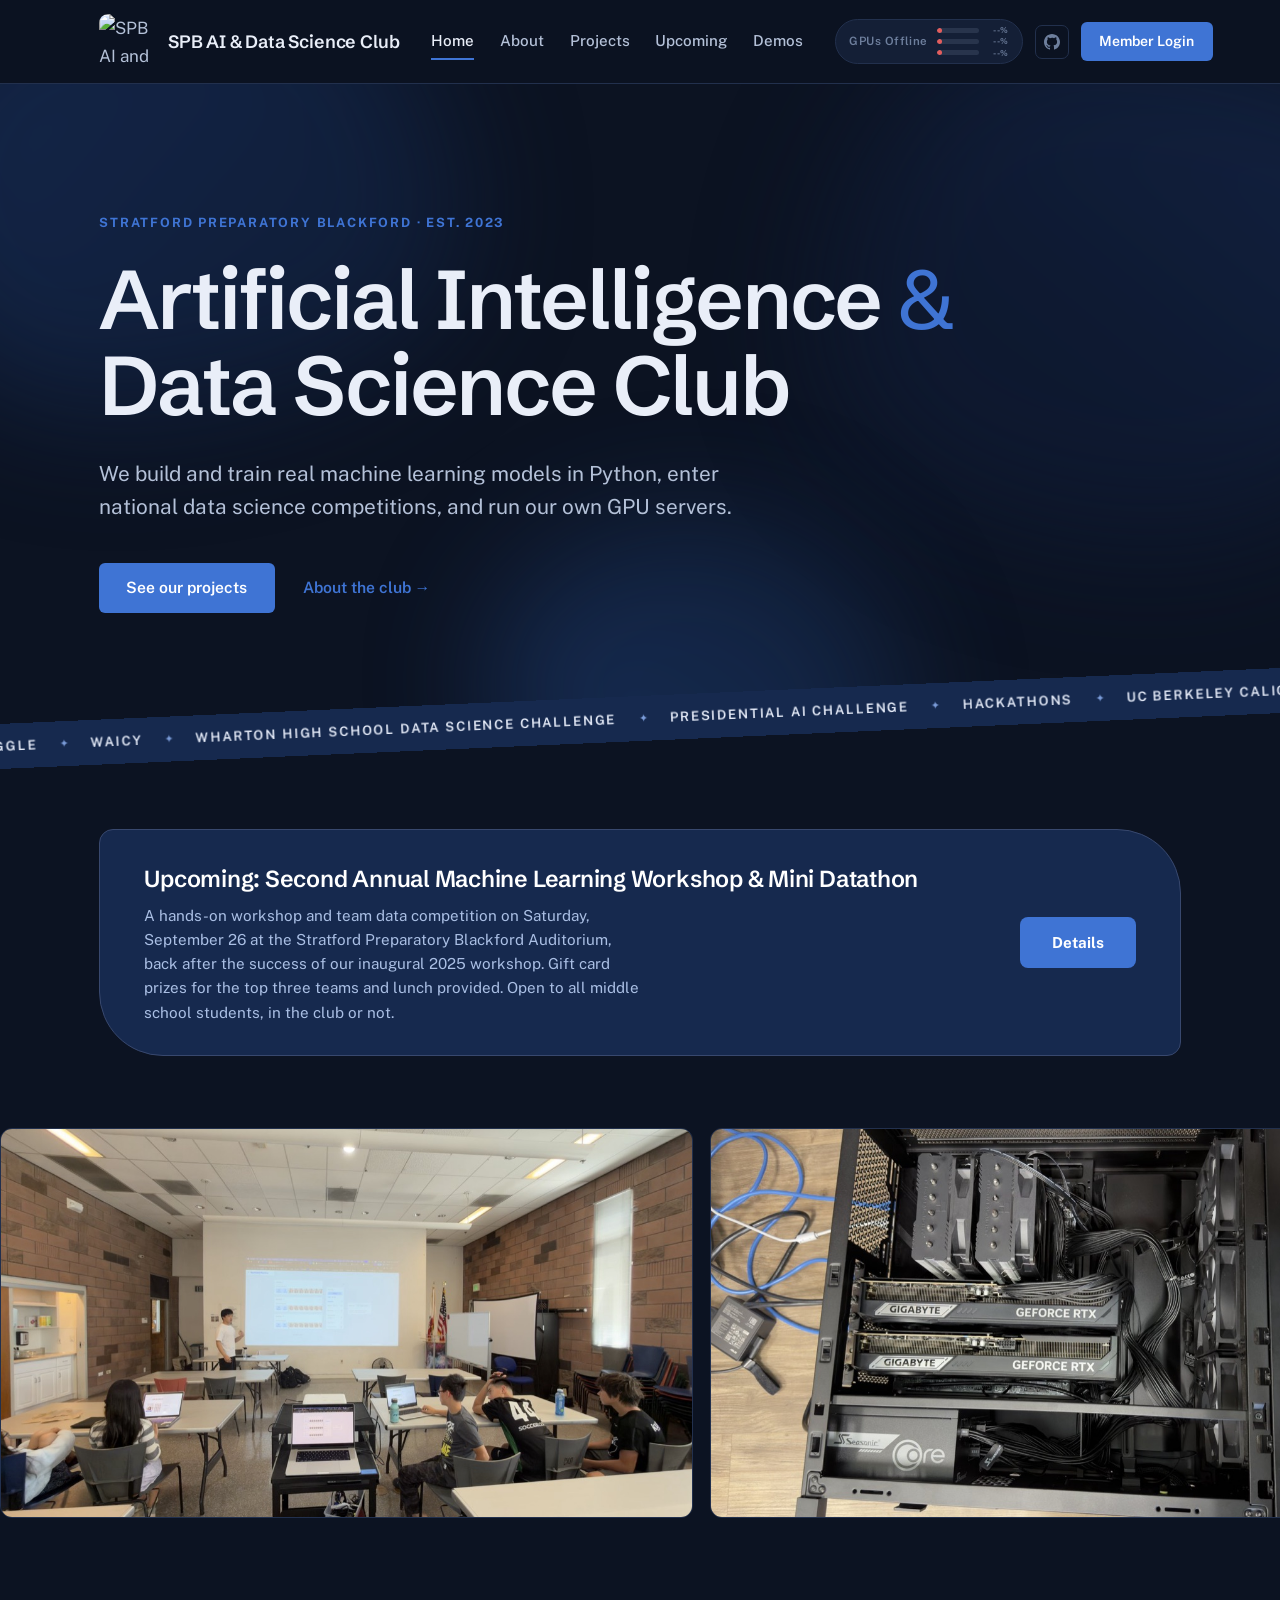
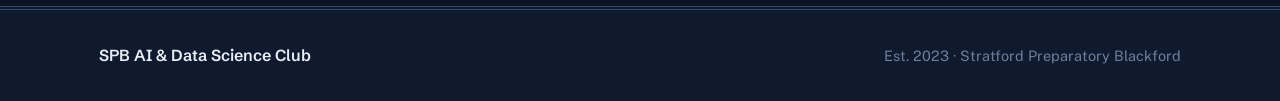
==== commit 280df5b2: "Show the fancy GPU pill (bars + popup) on mobile too, fit it on phones - Mobile portfolio masthead k" ====
--- a/index.html
+++ b/index.html
@@ -16,7 +16,7 @@
   <meta property="og:image" content="https://spbdatascience.org/logo.png" />
   <meta name="twitter:card" content="summary" />
   <link rel="icon" type="image/png" href="/logo.png" />
-  <link rel="stylesheet" href="css/style.css?v=42" />
+  <link rel="stylesheet" href="css/style.css?v=43" />
 </head>
 <body>
 
--- a/css/style.css
+++ b/css/style.css
@@ -955,9 +955,8 @@
 @media (max-width: 720px) {
   .masthead-inner {
     flex-wrap: wrap;
-    row-gap: .6rem;
-    padding-top: .7rem;
-    padding-bottom: .7rem;
+    gap: .55rem;
+    padding: .7rem clamp(.85rem, 3vw, 1.25rem);
   }
   .brand img { width: 46px; height: 46px; }
   .masthead-right { margin-left: auto; }
@@ -1007,13 +1006,11 @@
 }
 
 /* ── GPU pill on small screens ──
-   The enhanced pill (three per-machine usage bars, injected by gpu-status.js)
-   is too wide for a phone masthead and was crowding the logo and wrapping
-   awkwardly. On phones, fall back to the simple status pill: the colored dot
-   plus the "GPUs Online / Busy / Offline" label. The per-machine bars stay
-   available one tap away in the popup. The bars and the legacy dot are managed
-   by gpu-status.js inline, so re-showing the dot and hiding the bars needs
-   !important, scoped to .masthead. */
+   Keep the full "fancy" pill on phones too: the status label plus the three
+   per-machine usage bars (injected by gpu-status.js) and the tap-to-open popup.
+   It just gets tightened so it shares the masthead row with the logo and login
+   without overflowing. The injected styles use !important, so these overrides
+   are scoped to .masthead and also use !important to win. */
 @media (max-width: 720px) {
   .masthead-inner { flex-wrap: wrap; }
   /* Row 1: logo on the left, status + login on the right, never overflowing */
@@ -1025,17 +1022,17 @@
   }
   .masthead-right .gpu-status-pill,
   .masthead-right #gpuPill { flex-shrink: 0; }
-  .masthead .gpu-bars { display: none !important; }
-  .masthead .gpu-status-pill .gd { display: inline-block !important; }
-  .masthead .gpu-status-pill .gt { display: inline !important; }
+  .masthead .gpu-bar-track { width: 30px !important; }
   .masthead #gpuPill,
   .masthead .gpu-status-pill {
     gap: .4rem !important;
-    padding: .3rem .7rem !important;
+    padding: .3rem .6rem !important;
   }
 }
-@media (max-width: 380px) {
-  .masthead .nav-login { padding: .42rem .8rem; }
+@media (max-width: 400px) {
+  .masthead .gpu-bar-track { width: 22px !important; }
+  .masthead .gpu-bar-pct { display: none !important; }
+  .masthead .nav-login { padding: .42rem .8rem; font-size: .82rem; }
 }
 
 
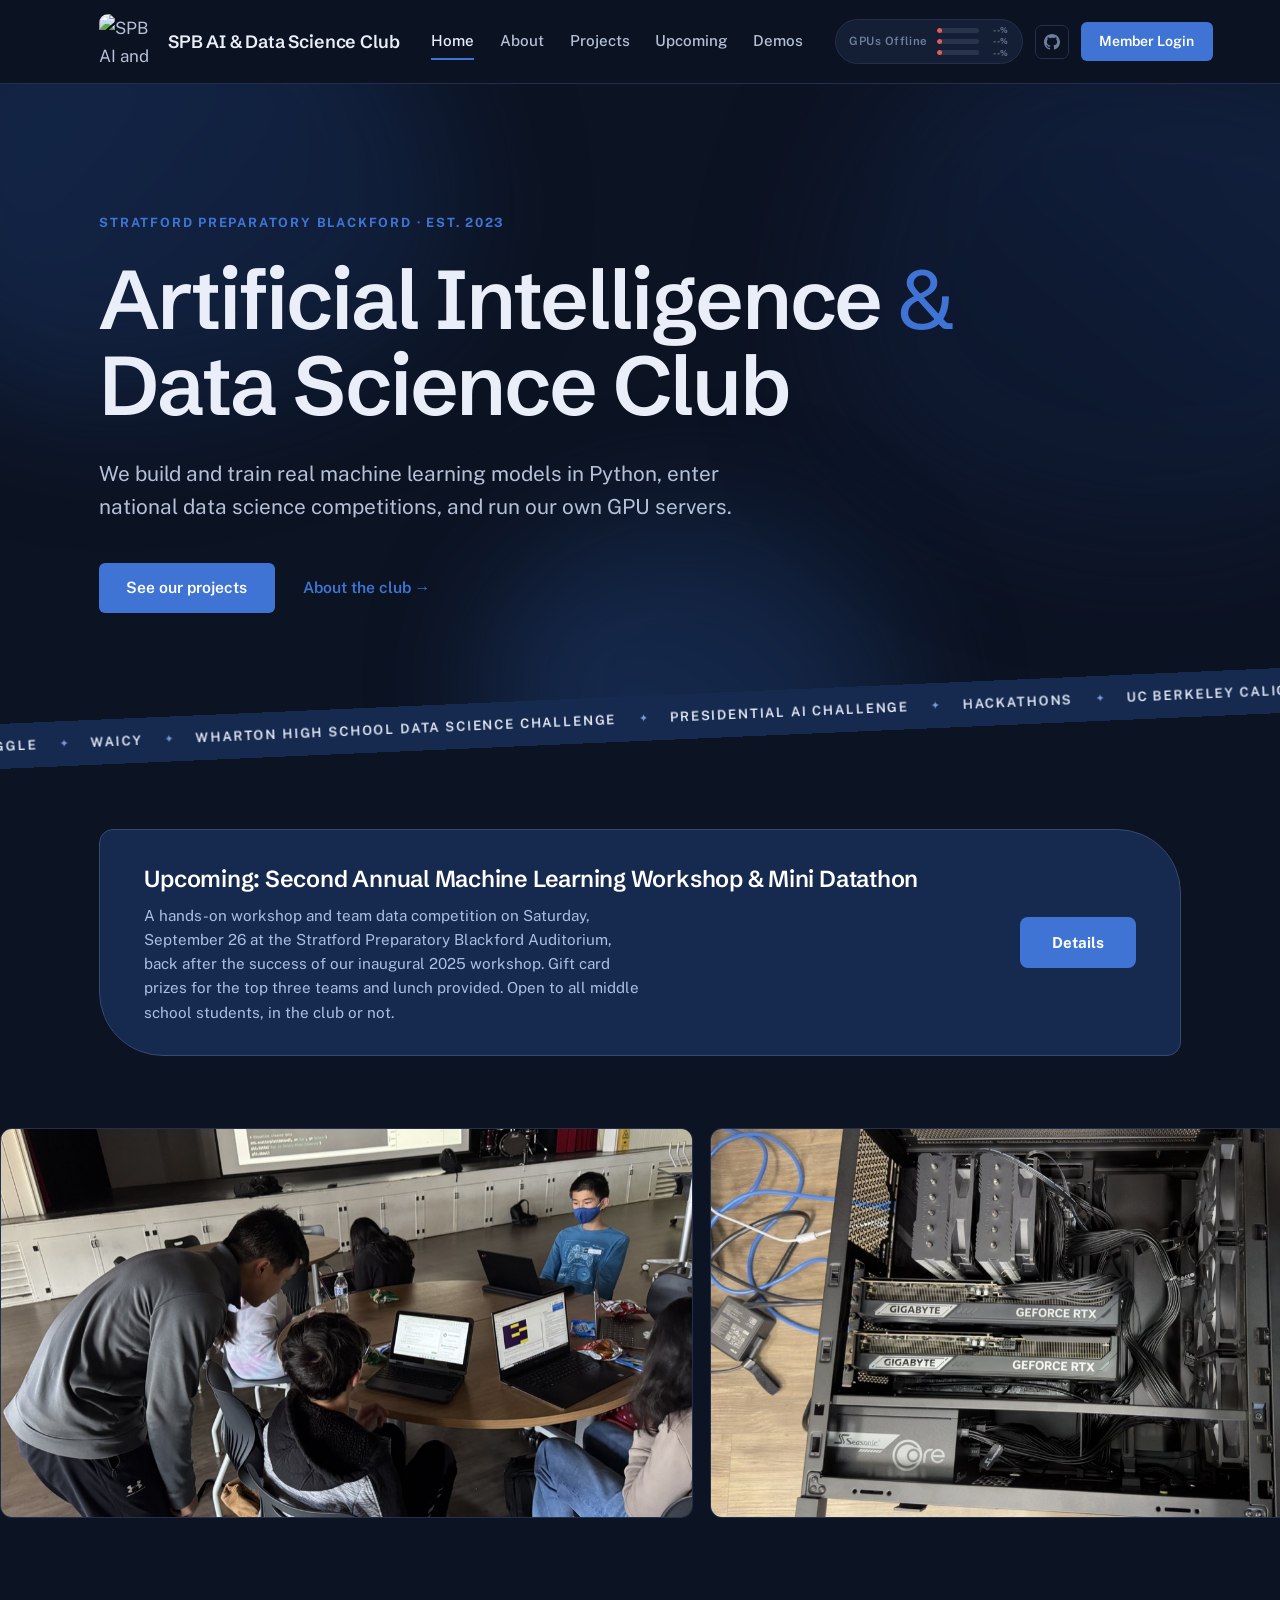
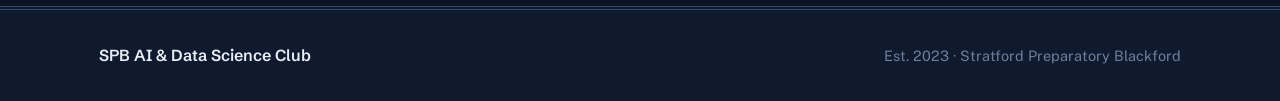
==== commit e0fbd37c: "Upcoming: big Sign Up CTA, bigger poster, detail boxes tucked left, compact map, new poster - Add a " ====
--- a/index.html
+++ b/index.html
@@ -16,7 +16,7 @@
   <meta property="og:image" content="https://spbdatascience.org/logo.png" />
   <meta name="twitter:card" content="summary" />
   <link rel="icon" type="image/png" href="/logo.png" />
-  <link rel="stylesheet" href="css/style.css?v=43" />
+  <link rel="stylesheet" href="css/style.css?v=44" />
 </head>
 <body>
 
--- a/css/style.css
+++ b/css/style.css
@@ -421,12 +421,44 @@
   padding: clamp(3.5rem, 7vw, 5.5rem) 0 0;
   margin-bottom: clamp(2.5rem, 5vw, 4rem);
   display: grid;
-  grid-template-columns: minmax(0, 1fr) clamp(340px, 36vw, 480px);
+  grid-template-columns: minmax(0, 1fr) clamp(370px, 40vw, 540px);
   gap: clamp(2rem, 5vw, 4.5rem);
   align-items: start;
 }
 .event-hero-text .section-title { margin-top: .6rem; }
 .event-hero .page-intro { margin-top: 1.5rem; }
+
+/* Big, enticing sign-up call to action */
+.signup-btn {
+  display: inline-flex;
+  align-items: center;
+  gap: .55rem;
+  margin-top: 1.9rem;
+  padding: 1rem 2.5rem;
+  background: var(--blue);
+  color: #fff;
+  font-family: var(--font-display);
+  font-size: 1.22rem;
+  font-weight: 700;
+  letter-spacing: -.01em;
+  border-radius: 11px;
+  box-shadow: 0 12px 30px rgba(63, 116, 212, .38);
+  transition: transform .18s ease, background .18s, box-shadow .18s;
+}
+.signup-btn:hover {
+  background: var(--blue-bright);
+  transform: translateY(-2px);
+  box-shadow: 0 16px 38px rgba(63, 116, 212, .5);
+}
+.signup-arrow { transition: transform .18s ease; }
+.signup-btn:hover .signup-arrow { transform: translateX(4px); }
+
+/* Detail boxes tucked under the hero text, two across */
+.event-hero-text .event-grid {
+  grid-template-columns: repeat(2, minmax(0, 1fr));
+  margin-top: 2.2rem;
+  margin-bottom: 0;
+}
 .event-hosts {
   margin-top: 1rem;
   font-size: .92rem;
@@ -485,16 +517,23 @@
   }
 }
 
-/* ── Map embed (Upcoming: Getting There) ── */
+/* ── Map embed (Upcoming: Getting There) — compact, map beside the address ── */
+.getting-there { margin-bottom: clamp(2rem, 4vw, 3rem); }
+.map-row {
+  display: grid;
+  grid-template-columns: minmax(0, 340px) 1fr;
+  gap: 1.6rem;
+  align-items: center;
+  margin-top: 1rem;
+}
 .map-frame {
-  margin-top: 1.25rem;
   position: relative;
   width: 100%;
-  aspect-ratio: 16 / 9;
+  aspect-ratio: 16 / 10;
   border: 1px solid var(--rule);
   border-radius: 12px;
   overflow: hidden;
-  box-shadow: 0 10px 30px rgba(20, 31, 54, .12);
+  box-shadow: 0 8px 22px rgba(20, 31, 54, .12);
 }
 .map-frame iframe {
   position: absolute;
@@ -505,13 +544,13 @@
   display: block;
 }
 .map-note {
-  margin-top: 1rem;
   font-size: .95rem;
+  line-height: 1.6;
   color: var(--ink-soft);
 }
-.map-note .event-link { font-weight: 600; }
-@media (max-width: 640px) {
-  .map-frame { aspect-ratio: 4 / 3; }
+.map-note .event-link { font-weight: 600; display: inline-block; margin-top: .4rem; }
+@media (max-width: 600px) {
+  .map-row { grid-template-columns: 1fr; gap: 1rem; }
 }
 
 /* ── Placeholders (photo / gallery) ── */
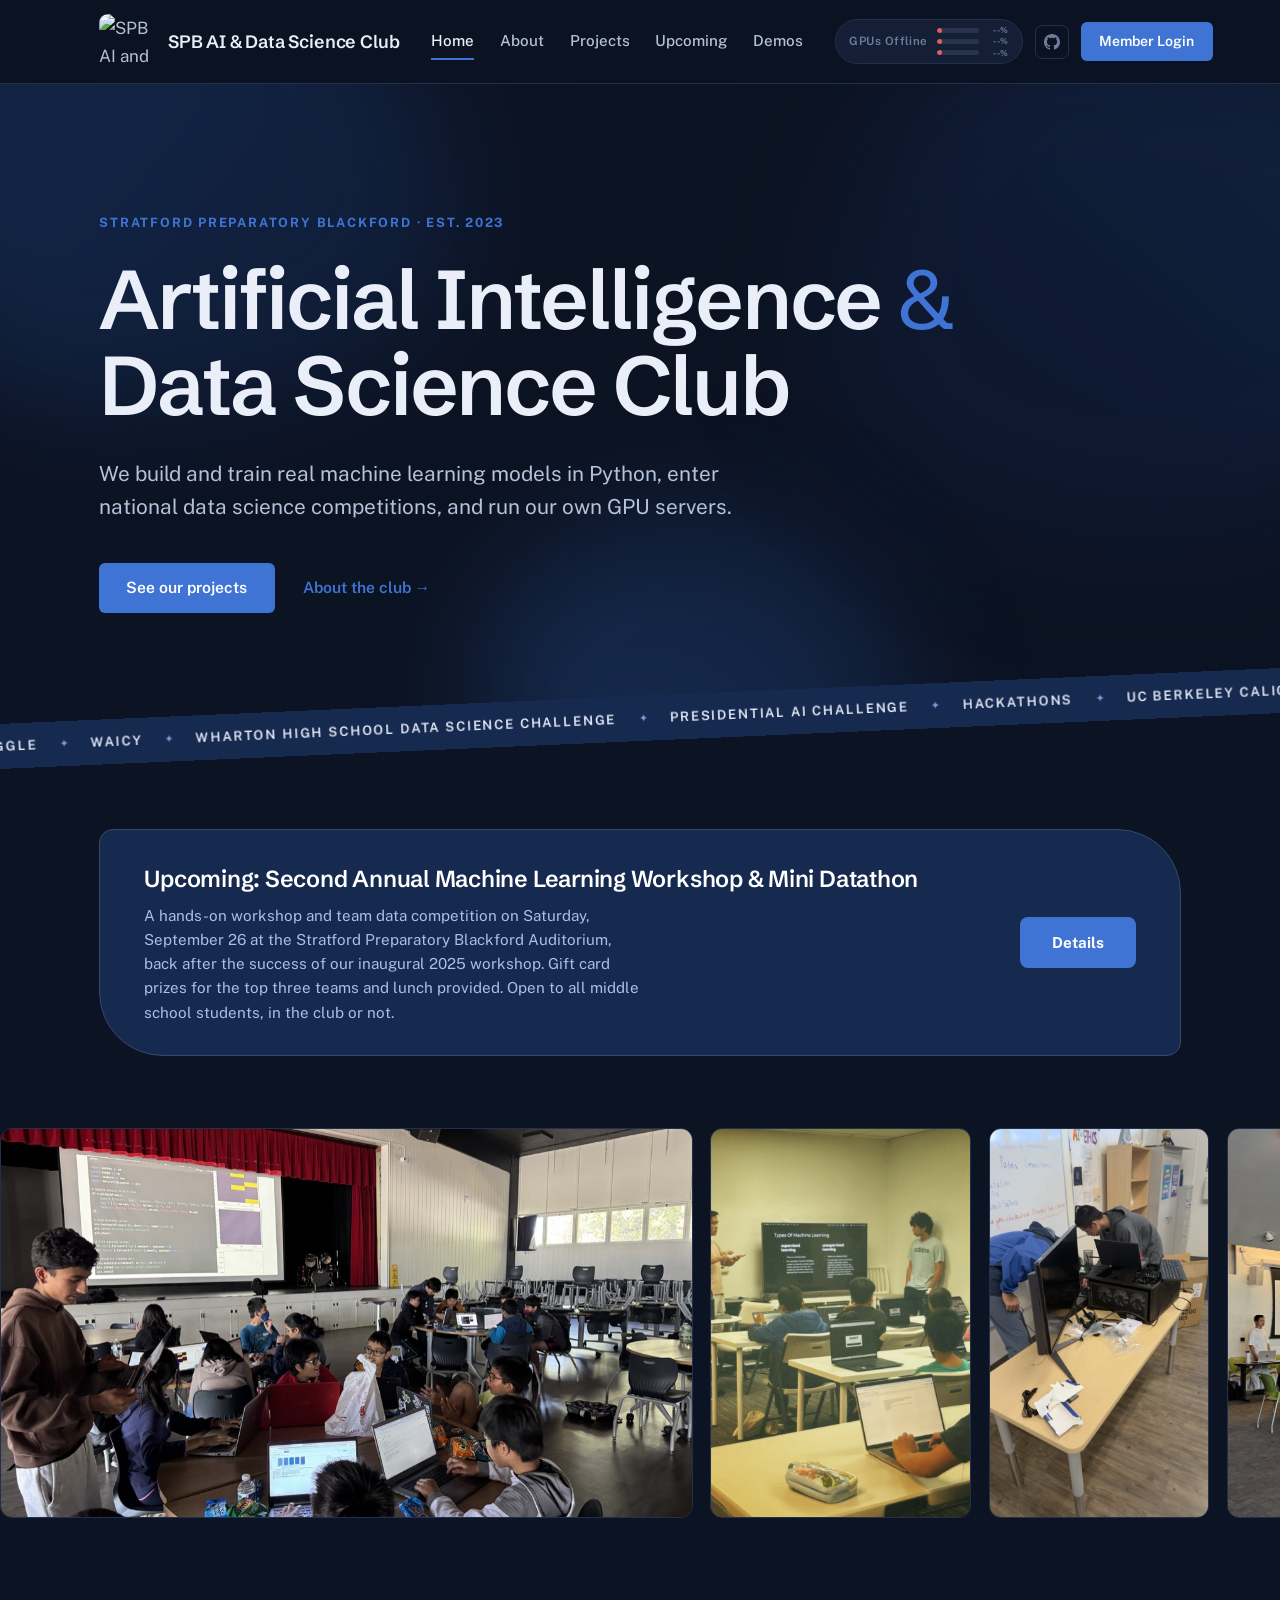
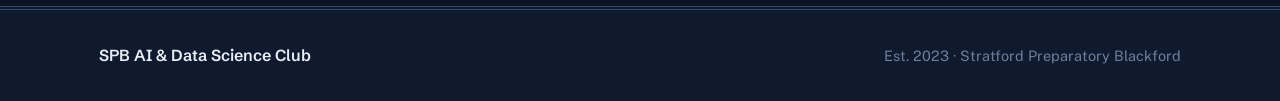
==== commit 77ab7504: "Upcoming FAQ + description + host visibility; About title + contact email size - Rename Good to Know" ====
--- a/index.html
+++ b/index.html
@@ -16,7 +16,7 @@
   <meta property="og:image" content="https://spbdatascience.org/logo.png" />
   <meta name="twitter:card" content="summary" />
   <link rel="icon" type="image/png" href="/logo.png" />
-  <link rel="stylesheet" href="css/style.css?v=44" />
+  <link rel="stylesheet" href="css/style.css?v=45" />
 </head>
 <body>
 
--- a/css/style.css
+++ b/css/style.css
@@ -210,6 +210,14 @@
   letter-spacing: -.02em;
   line-height: 1.1;
   color: var(--ink);
+}
+.section-title .title-sub {
+  display: block;
+  margin-top: .35rem;
+  font-size: clamp(1rem, 2vw, 1.35rem);
+  font-weight: 500;
+  letter-spacing: 0;
+  color: var(--ink-faint);
 }
 
 /* ── Hero ── */
@@ -460,11 +468,15 @@
   margin-bottom: 0;
 }
 .event-hosts {
-  margin-top: 1rem;
-  font-size: .92rem;
-  font-weight: 600;
-  color: var(--ink-faint);
+  margin-top: 1.1rem;
+  font-size: 1.05rem;
+  font-weight: 500;
+  color: var(--ink-soft);
   letter-spacing: .01em;
+}
+.event-hosts strong {
+  font-weight: 700;
+  color: var(--blue-bright);
 }
 
 .poster-pin {
@@ -932,7 +944,7 @@
   color: var(--ink-soft);
   max-width: 60ch;
 }
-.contact-line a { color: var(--blue); font-weight: 500; }
+.contact-line a { color: var(--blue); font-weight: 500; font-size: inherit; }
 .contact-line a:hover { text-decoration: underline; }
 .roster-name--empty {
   font-family: var(--font-text);
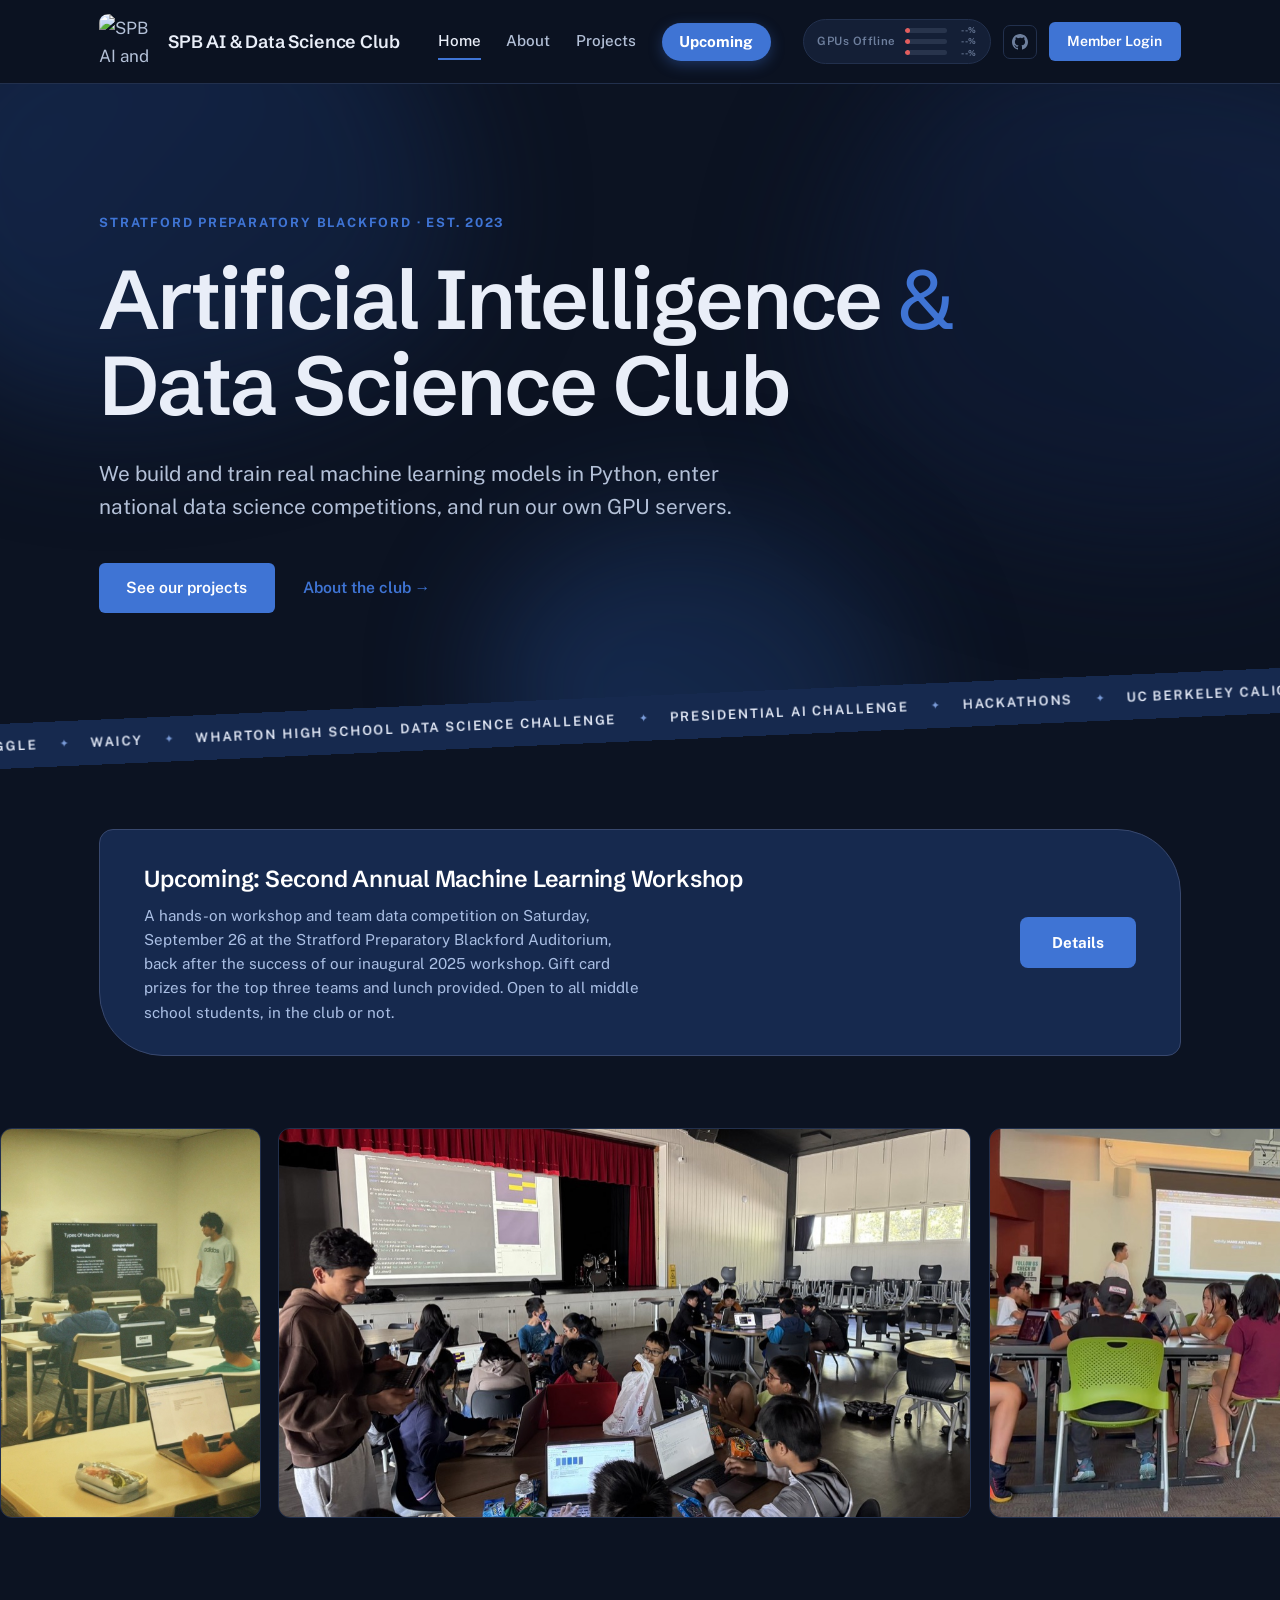
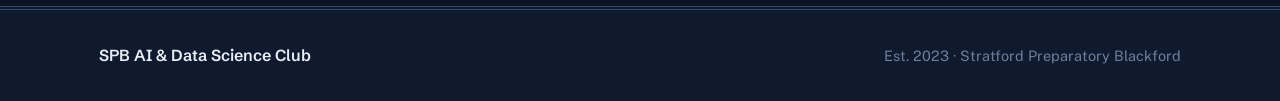
==== commit 64416c50: "Nav: Upcoming last + highlighted CTA; Demos renamed Projects, old Projects tab removed; drop '& Mini" ====
--- a/index.html
+++ b/index.html
@@ -16,7 +16,7 @@
   <meta property="og:image" content="https://spbdatascience.org/logo.png" />
   <meta name="twitter:card" content="summary" />
   <link rel="icon" type="image/png" href="/logo.png" />
-  <link rel="stylesheet" href="css/style.css?v=45" />
+  <link rel="stylesheet" href="css/style.css?v=46" />
 </head>
 <body>
 
@@ -29,9 +29,8 @@
       <nav class="nav-links">
         <a href="/" class="active" data-nav="home">Home</a>
         <a href="/about" data-nav="about">About</a>
-        <a href="/projects" data-nav="projects">Projects</a>
-        <a href="/upcoming" data-nav="upcoming">Upcoming</a>
-        <a href="https://demo.spbdatascience.org" data-nav="demos">Demos</a>
+        <a href="https://demo.spbdatascience.org" data-nav="projects">Projects</a>
+        <a href="/upcoming" class="nav-cta" data-nav="upcoming">Upcoming</a>
       </nav>
       <div class="masthead-right">
         <div class="gpu-status-pill" id="gpuPill"><div class="gd" id="gpuDot"></div><span class="gt" id="gpuTxt">GPUs</span></div>
@@ -81,7 +80,7 @@
     <div class="container">
       <a class="demo-banner" href="/upcoming" style="margin-bottom: clamp(3rem, 6vw, 4.5rem);">
         <div>
-          <div class="demo-banner-title">Upcoming: Second Annual Machine Learning Workshop &amp; Mini Datathon</div>
+          <div class="demo-banner-title">Upcoming: Second Annual Machine Learning Workshop</div>
           <div class="demo-banner-sub">A hands-on workshop and team data competition on Saturday, September 26 at the Stratford Preparatory Blackford Auditorium, back after the success of our inaugural 2025 workshop. Gift card prizes for the top three teams and lunch provided. Open to all middle school students, in the club or not.</div>
         </div>
         <span class="demo-banner-btn">Details</span>
--- a/css/style.css
+++ b/css/style.css
@@ -129,6 +129,28 @@
 .nav-links a.active {
   color: var(--ink);
   border-bottom-color: var(--blue);
+}
+
+/* Highlighted call-to-action tab (Upcoming) so visitors go sign up */
+.nav-links a.nav-cta {
+  color: #fff;
+  background: var(--blue);
+  font-weight: 700;
+  padding: .4rem 1.1rem;
+  border-radius: 999px;
+  border-bottom: none;
+  box-shadow: 0 4px 14px rgba(63, 116, 212, .35);
+  transition: background .15s, transform .15s, box-shadow .15s;
+}
+.nav-links a.nav-cta:hover {
+  color: #fff;
+  background: var(--blue-bright);
+  transform: translateY(-1px);
+  box-shadow: 0 6px 18px rgba(63, 116, 212, .5);
+}
+.nav-links a.nav-cta.active {
+  color: #fff;
+  border-bottom: none;
 }
 
 .masthead-right {
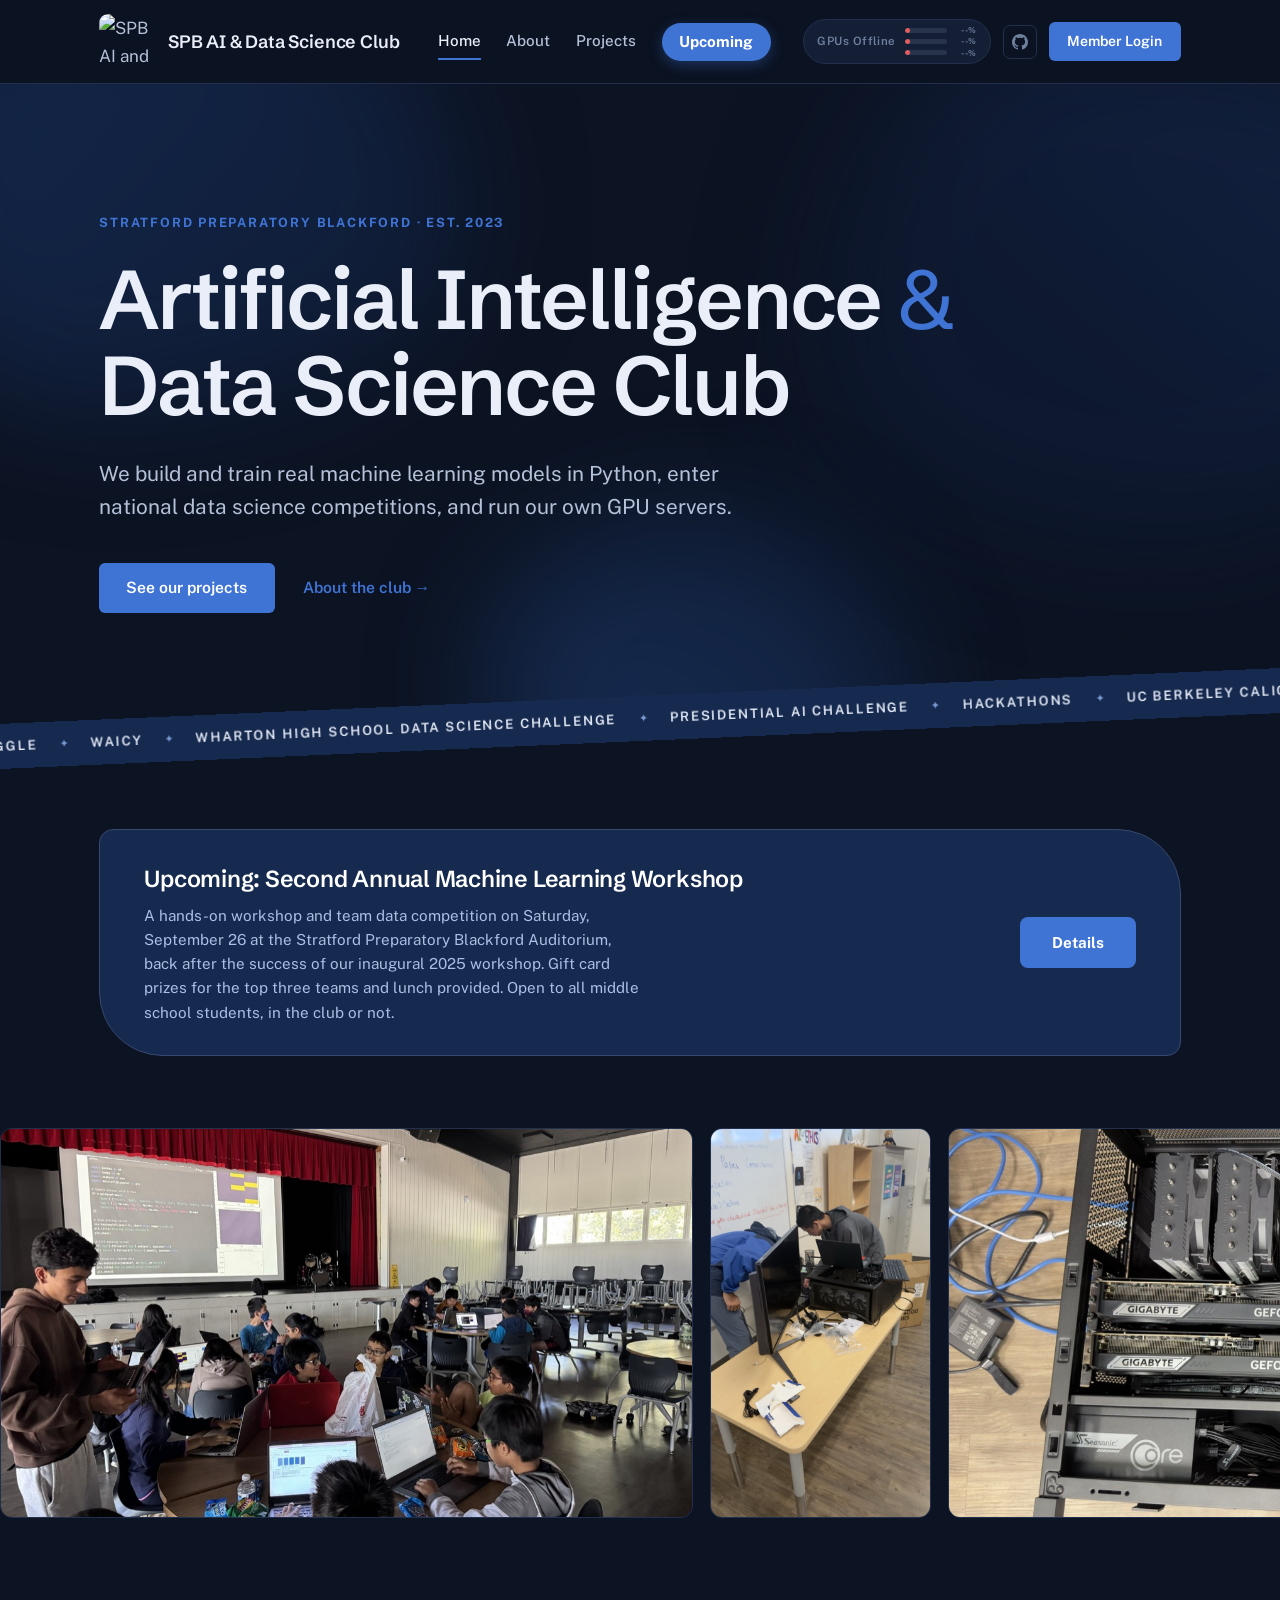
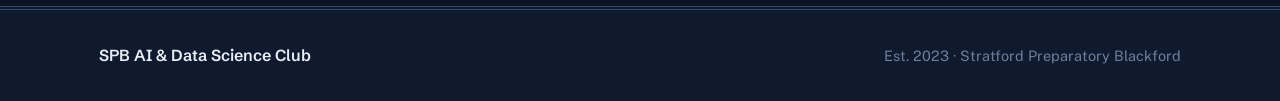
==== commit 1bf6fb8f: "Home: smooth photo-band hover slowdown, mobile type scaling, image hover-expand Co-Authored-By: Clau" ====
--- a/index.html
+++ b/index.html
@@ -16,7 +16,7 @@
   <meta property="og:image" content="https://spbdatascience.org/logo.png" />
   <meta name="twitter:card" content="summary" />
   <link rel="icon" type="image/png" href="/logo.png" />
-  <link rel="stylesheet" href="css/style.css?v=46" />
+  <link rel="stylesheet" href="css/style.css?v=48" />
 </head>
 <body>
 
@@ -136,6 +136,35 @@
       track.appendChild(img);
     });
   }
+
+  // Drift via the Web Animations API so hovering can smoothly ease the speed
+  // down (not stop) and then accelerate back to full speed on leave. Falls back
+  // to the plain CSS animation if WAAPI or motion isn't available.
+  var band = document.getElementById('photoBand');
+  if (!band || !track.animate ||
+      window.matchMedia('(prefers-reduced-motion: reduce)').matches) return;
+
+  band.classList.add('js-drift'); // disables the CSS fallback animation
+  var anim = track.animate(
+    [{ transform: 'translateX(-50%)' }, { transform: 'translateX(0)' }],
+    { duration: 80000, iterations: Infinity, easing: 'linear' }
+  );
+
+  var SLOW = 0.28, FULL = 1;     // hovered speed vs normal speed
+  var rate = FULL, target = FULL, raf = null;
+  function tick(){
+    // Exponential ease toward the target rate: smooth, no sudden jumps.
+    rate += (target - rate) * 0.07;
+    if (Math.abs(target - rate) < 0.002) { rate = target; raf = null; }
+    anim.playbackRate = rate;
+    if (raf !== null) raf = requestAnimationFrame(tick);
+  }
+  function rampTo(v){
+    target = v;
+    if (raf === null) { raf = requestAnimationFrame(tick); }
+  }
+  band.addEventListener('mouseenter', function(){ rampTo(SLOW); });
+  band.addEventListener('mouseleave', function(){ rampTo(FULL); });
 })();
 </script>
 <script src="/js/gpu-status.js?v=7" defer></script>
--- a/css/style.css
+++ b/css/style.css
@@ -621,9 +621,12 @@
   display: flex;
   gap: 1.1rem;
   width: max-content;
+  /* Drift is driven by the Web Animations API (see index.html) so hover can
+     smoothly ease the speed down and back up instead of hard-pausing. The CSS
+     animation below is the fallback if JS doesn't run. */
   animation: bandDrift 80s linear infinite;
 }
-.photo-band:hover .photo-band-track { animation-play-state: paused; }
+.photo-band.js-drift .photo-band-track { animation: none; }
 .photo-band-track img {
   height: 390px;
   width: auto;
@@ -631,6 +634,16 @@
   border: 1px solid var(--rule);
   display: block;
   flex-shrink: 0;
+  transform-origin: center center;
+  transition: transform 0.35s cubic-bezier(0.22, 1, 0.36, 1),
+              box-shadow 0.35s ease, z-index 0s;
+  position: relative;
+  z-index: 0;
+}
+.photo-band-track img:hover {
+  transform: scale(1.06);
+  box-shadow: 0 18px 40px rgba(15, 23, 42, 0.28);
+  z-index: 2;
 }
 @keyframes bandDrift {
   from { transform: translateX(-50%); }
@@ -1076,6 +1089,45 @@
   .nav-login { padding: .45rem .9rem; font-size: .82rem; }
   .gallery-grid { grid-template-columns: 1fr; }
   .photo-placeholder { height: 200px; }
+}
+
+/* ── Mobile typography: keep headings proportioned on phones ──
+   The hero/section type clamps bottom out at desktop-ish minimums (e.g. the
+   hero title floored at 2.6rem), which reads oversized on a ~375px screen.
+   Tighten the floors and spacing so the layout feels like a polished mobile
+   site rather than a shrunk desktop one. */
+@media (max-width: 600px) {
+  .hero { padding: clamp(3rem, 12vw, 4.5rem) 0 clamp(2.75rem, 9vw, 4rem); }
+  .hero-title {
+    font-size: clamp(2.1rem, 9vw, 3rem);
+    line-height: 1.08;
+    margin-bottom: 1.25rem;
+  }
+  .hero-lede {
+    font-size: clamp(1rem, 4vw, 1.12rem);
+    line-height: 1.55;
+    margin-bottom: 1.9rem;
+  }
+  .hero .kicker { margin-bottom: 1rem; }
+  .kicker { font-size: .72rem; letter-spacing: .12em; }
+  .hero-actions { gap: 1.1rem; }
+
+  .section-title { font-size: clamp(1.7rem, 7.5vw, 2.4rem); }
+  .section-title .title-sub { font-size: clamp(.95rem, 3.6vw, 1.1rem); }
+
+  .demo-banner-title { font-size: 1.18rem; line-height: 1.25; }
+  .demo-banner-sub { font-size: .88rem; }
+  .demo-banner-btn { padding: .65rem 1.5rem; font-size: .9rem; }
+
+  .ticker-group span { font-size: .74rem; margin: 0 1rem; }
+}
+
+@media (max-width: 380px) {
+  .hero-title { font-size: clamp(1.85rem, 9.5vw, 2.3rem); }
+  .hero-lede { font-size: 1rem; }
+  .demo-banner { padding: 1.35rem 1.4rem; }
+  .demo-banner-title { font-size: 1.08rem; }
+  .photo-band-track img { height: 210px; }
 }
 
 /* ── GPU pill on small screens ──
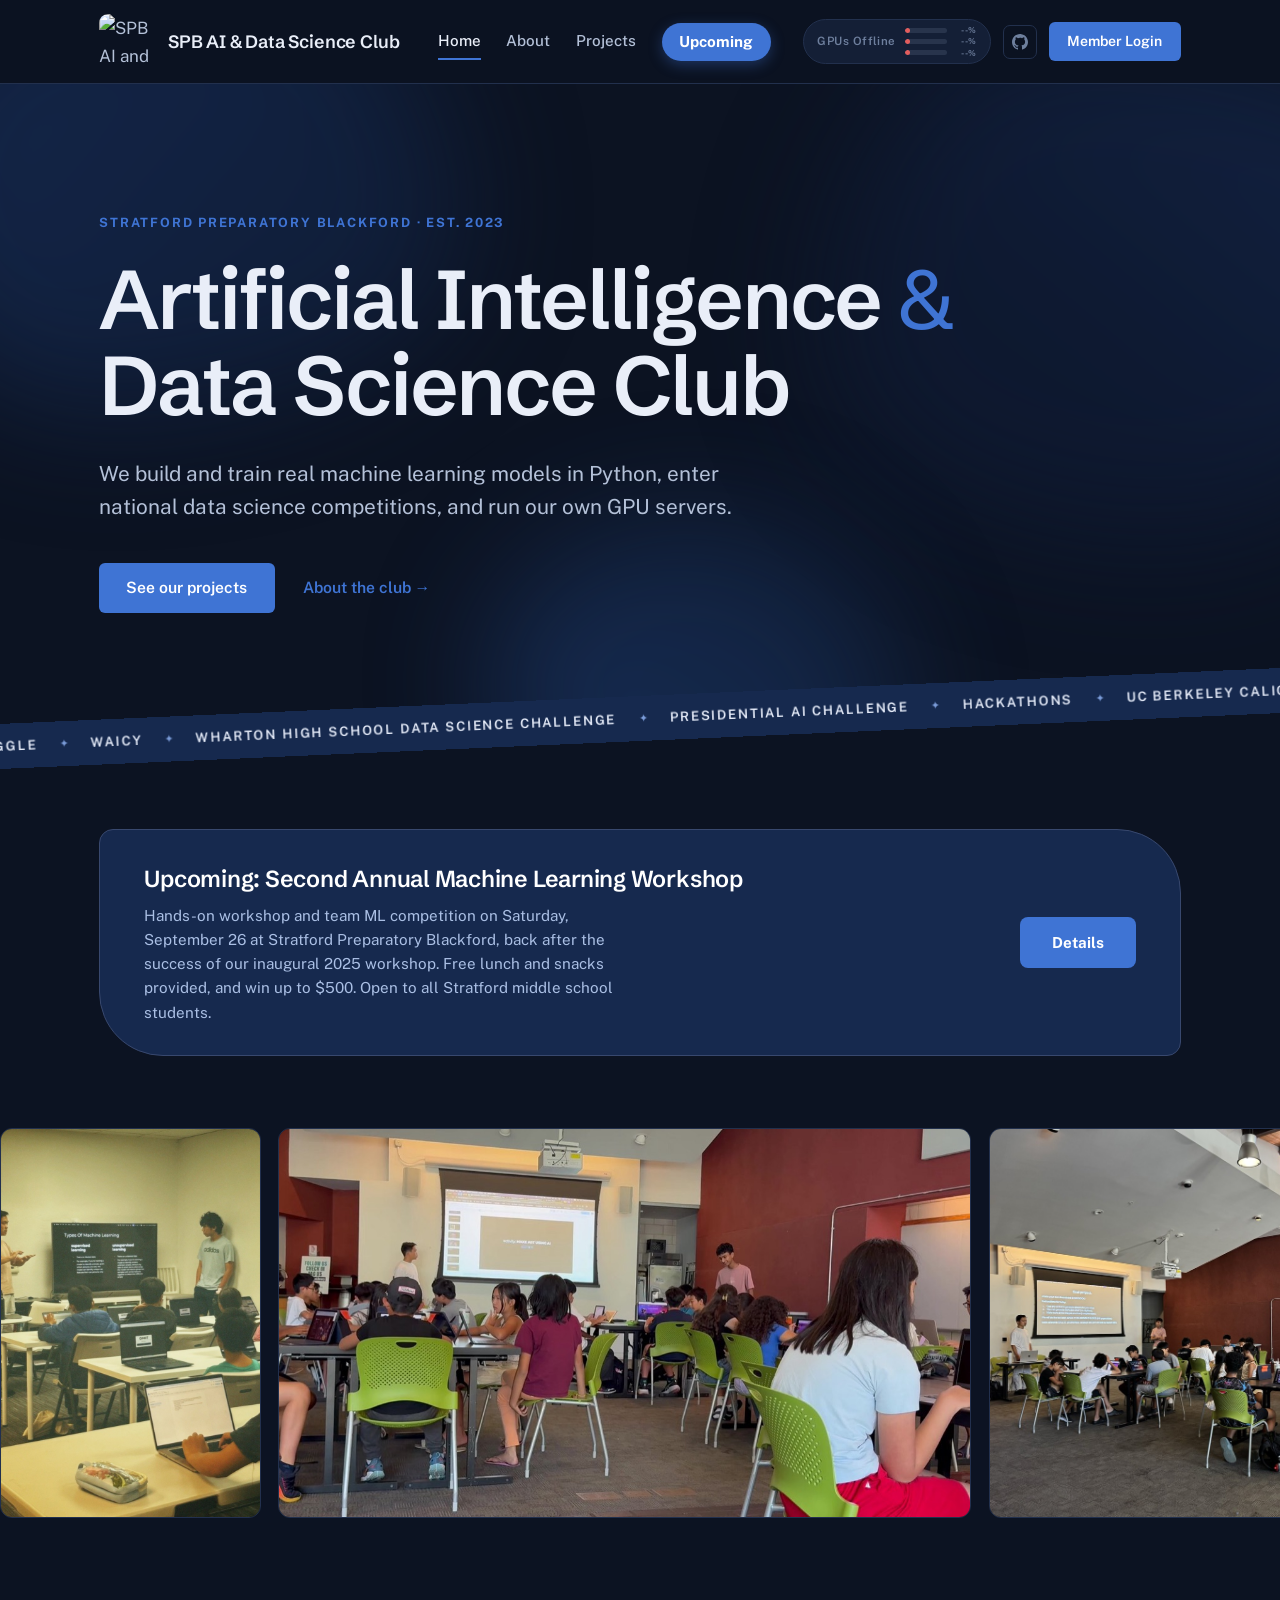
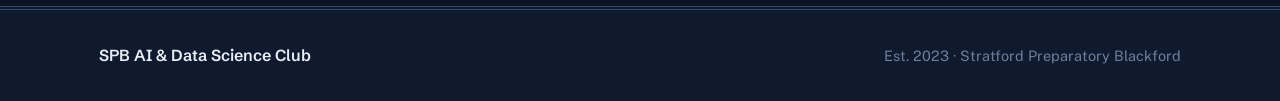
==== commit 2bd8757d: "Home: update upcoming workshop blurb (ML competition, $500, free lunch) Co-Authored-By: Claude Opus " ====
--- a/index.html
+++ b/index.html
@@ -81,7 +81,7 @@
       <a class="demo-banner" href="/upcoming" style="margin-bottom: clamp(3rem, 6vw, 4.5rem);">
         <div>
           <div class="demo-banner-title">Upcoming: Second Annual Machine Learning Workshop</div>
-          <div class="demo-banner-sub">A hands-on workshop and team data competition on Saturday, September 26 at the Stratford Preparatory Blackford Auditorium, back after the success of our inaugural 2025 workshop. Gift card prizes for the top three teams and lunch provided. Open to all middle school students, in the club or not.</div>
+          <div class="demo-banner-sub">Hands-on workshop and team ML competition on Saturday, September 26 at Stratford Preparatory Blackford, back after the success of our inaugural 2025 workshop. Free lunch and snacks provided, and win up to $500. Open to all Stratford middle school students.</div>
         </div>
         <span class="demo-banner-btn">Details</span>
       </a>
